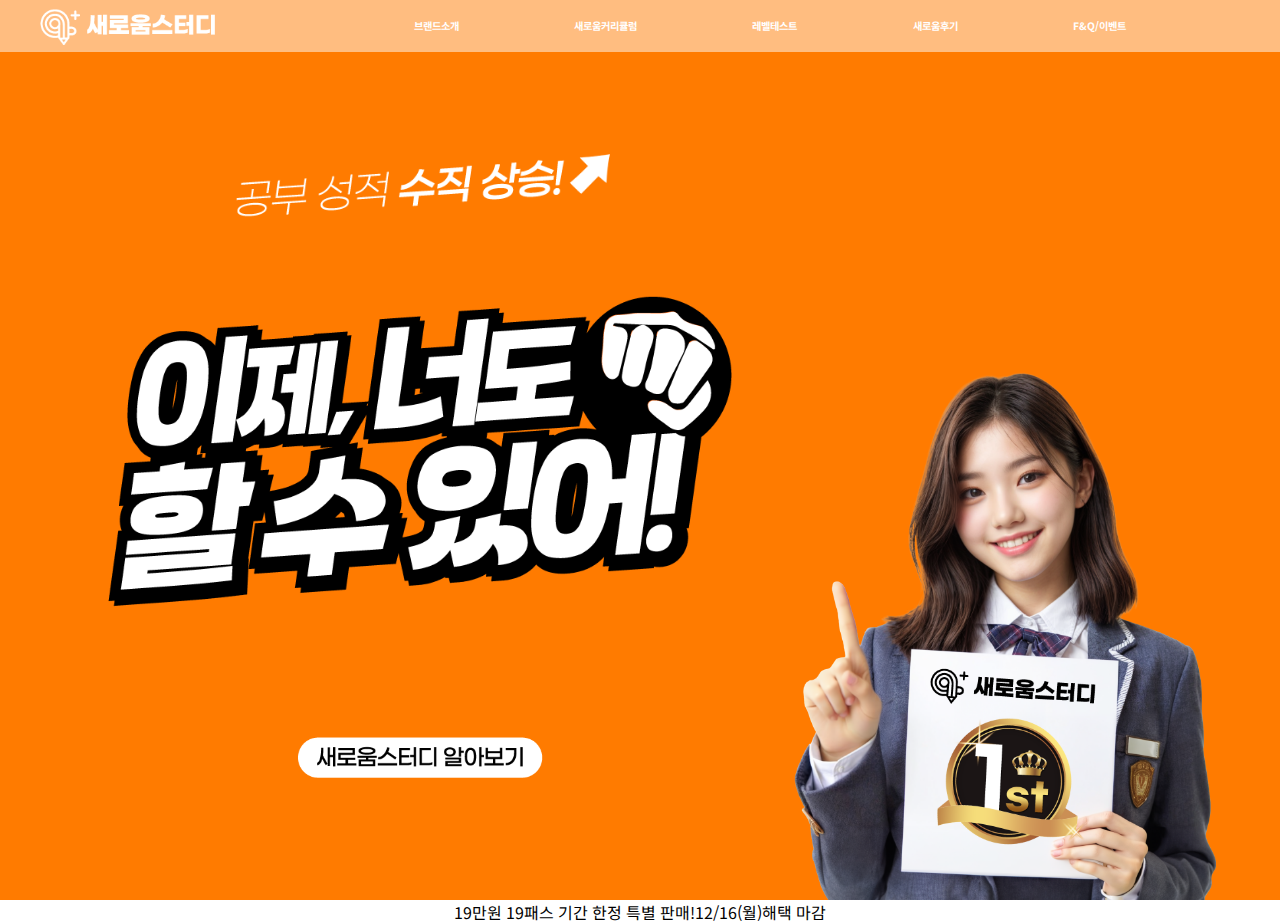
==== index.html @ c5801c8d "first commit" ====
<!DOCTYPE html>
<html lang="ko">
  <head>
    <meta charset="UTF-8" />
    <meta name="viewport" content="width=device-width, initial-scale=1.0" />
    <title>매인</title>
    <script src="js/jquery-3.7.1.min.js"></script>
    <script src="js/main.js"></script>

    <link rel="stylesheet" href="css/reset.css" />
    <link rel="stylesheet" href="css/main.css" />
    <link
      rel="stylesheet"
      href="https://cdnjs.cloudflare.com/ajax/libs/font-awesome/6.6.0/css/all.min.css"
      integrity="sha512-Kc323vGBEqzTmouAECnVceyQqyqdsSiqLQISBL29aUW4U/M7pSPA/gEUZQqv1cwx4OnYxTxve5UMg5GT6L4JJg=="
      crossorigin="anonymous"
      referrerpolicy="no-referrer"
    />
    <link
      href="https://fonts.googleapis.com/css2?family=Black+Han+Sans&family=Noto+Sans+KR:wght@100..900&display=swap"
      rel="stylesheet"
    />
  </head>
  <body>
    <div id="header">
      <ul>
        <li>
          <a href="index.html"><img src="img/logo.png" /></a>
        </li>
        <li><a href="#">브랜드소개</a></li>
        <li><a href="#">새로움커리큘럼</a></li>
        <li><a href="#">레벨테스트</a></li>
        <li><a href="#">새로움후기</a></li>
        <li><a href="#">F&Q/이벤트</a></li>
        <li><i class="fa-solid fa-bars"></i></li>
      </ul>
    </div>
    <div id="visual">
      <img class="model" src="img/main_model.png" />
      <img class="bubble" src="img/main_bubble.png" />
      <img class="text" src="img/main_text.png" />
      <img class="txt" src="img/main_txt.png" />
    </div>
    <div id="container">
      <section class="con1">
        <ul>
          <li><p>19만원 19패스 기간 한정 특별 판매!</p></li>
          <li>12/16(월)해택 마감</li>
          <li>
            <div id="MyClockDisplay" class="clock" onload="showTime()"></div>
          </li>
        </ul>
      </section>
    </div>
    <div id="footer"></div>
  </body>
</html>
---- css/main.css ----
body {
  overflow: hidden;
  font-family: "Noto Sans KR", serif !important;
  box-sizing: border-box;
}

/* header */
#header {
  position: absolute; /* 절대 위치로 설정 */
  top: 0; /* 화면 상단 고정 */
  left: 0;
  width: 100%; /* 너비 100% */
  background-color: rgba(255, 255, 255, 0.5); /* 약간 투명한 배경 */
  z-index: 10; /* 배경보다 위에 오도록 설정 */
}

#header ul {
  align-items: center;
  padding: 0.3vw 3vw;
  display: flex;
  justify-content: space-between;
}

#header li {
  font-size: 0.8vw;
  cursor: pointer;
  font-weight: 700;
}

#header i {
  color: #fff;
  font-size: 1.7vw;
}

#header img {
  width: 70%;
}

#header a {
  color: #fff;
}

/*visual*/

/* visual */
#visual {
  position: relative;
  width: 100%;
  height: 100vh;
  background-color: #ff7b00;
}

.text {
  width: 50%;
  position: absolute;
  top: 50%;
  left: 33%;
  transform: translate(-50%, -50%);
}

.bubble {
  width: 20%;
  position: absolute;
  bottom: 10%;
  left: 33%;
  transform: translate(-50%, -50%);
}

.txt {
  width: 30%;
  position: absolute;
  top: 20%;
  left: 33%;
  transform: translate(-50%, -50%);
}

.model {
  position: absolute;
  bottom: 0;
  right: 5%;
  width: 33%;
}

/*con1*/

.con1 {
  position: relative;
  width: 100%;
}

.con1 ul {
  display: flex;
  justify-content: center;
}

.clock {
  width: 100%;
  color: #17d4fe;
  font-size: 2vw;
  letter-spacing: 7px;
}
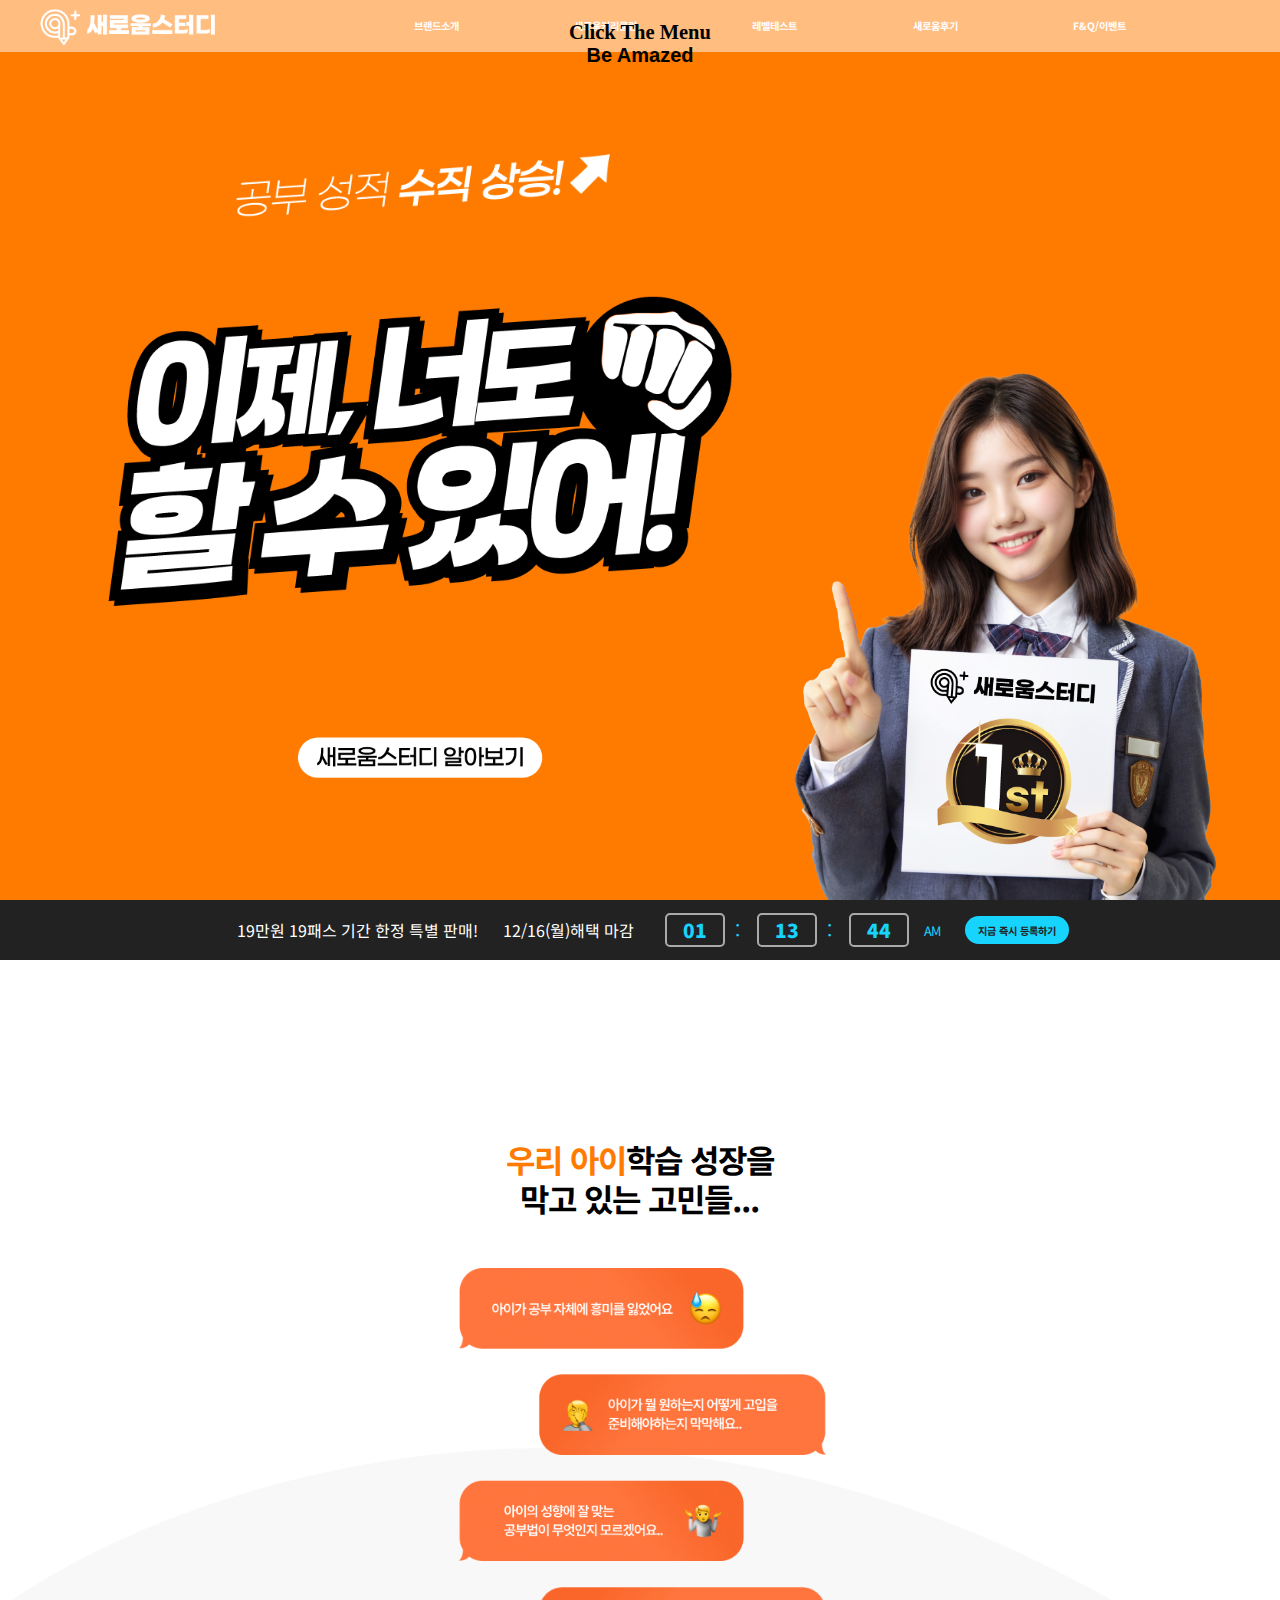
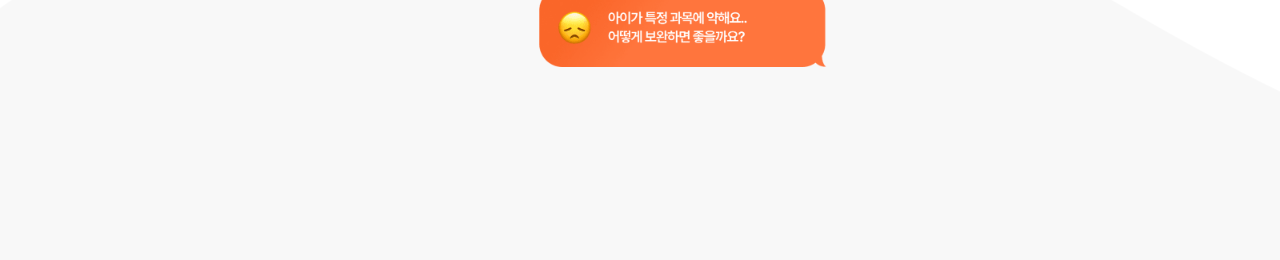
==== commit 94b2ea27: "메뉴" ====
--- a/index.html
+++ b/index.html
@@ -32,7 +32,28 @@
         <li><a href="#">레벨테스트</a></li>
         <li><a href="#">새로움후기</a></li>
         <li><a href="#">F&Q/이벤트</a></li>
-        <li><i class="fa-solid fa-bars"></i></li>
+        <li>
+          <div class="container">
+            <h1>Click The Menu</h1>
+            <p>Be Amazed</p>
+            <!-- Everything below this is part of the menu -->
+          </div>
+          <div id="toggle" class="button_container">
+            <span class="top"></span>
+            <span class="middle"></span>
+            <span class="bottom"></span>
+          </div>
+          <div id="overlay" class="overlay">
+            <nav class="overlay-menu">
+              <ul>
+                <li><a href="#">Home</a></li>
+                <li><a href="#">About</a></li>
+                <li><a href="#">Work</a></li>
+                <li><a href="#">Contact</a></li>
+              </ul>
+            </nav>
+          </div>
+        </li>
       </ul>
     </div>
     <div id="visual">
@@ -47,9 +68,24 @@
           <li><p>19만원 19패스 기간 한정 특별 판매!</p></li>
           <li>12/16(월)해택 마감</li>
           <li>
-            <div id="MyClockDisplay" class="clock" onload="showTime()"></div>
+            <div id="MyClockDisplay" class="clock">
+              <div class="time-box" id="hours">00</div>
+              <div class="colon">:</div>
+              <div class="time-box" id="minutes">00</div>
+              <div class="colon">:</div>
+              <div class="time-box" id="seconds">00</div>
+              <span id="session">AM</span>
+            </div>
           </li>
+          <li>지금 즉시 등록하기</li>
         </ul>
+      </section>
+      <section class="con2">
+        <h2><span>우리 아이</span>학습 성장을 막고 있는 고민들...</h2>
+        <img src="img/con2_bubble1.png" />
+        <img src="img/con2_bubble2.png" />
+        <img src="img/con2_bubble3.png" />
+        <img src="img/con2_bubble4.png" />
       </section>
     </div>
     <div id="footer"></div>
--- a/css/main.css
+++ b/css/main.css
@@ -27,11 +27,217 @@
   font-weight: 700;
 }
 
-#header i {
-  color: #fff;
-  font-size: 1.7vw;
-}
-
+@import url(https://fonts.googleapis.com/css?family=Varela+Round);
+
+$color-background: #f5f5f5;
+$color-main: #1abc9c;
+$color-active: #fff;
+$color-link: #fff;
+
+$button-height: 27px;
+$button-width: 35px;
+
+body {
+  background: $color-background;
+}
+
+.container {
+  position: absolute;
+  width: 100%;
+  heigh: 100%;
+  text-align: center;
+  top: 40%;
+  left: 0;
+  margin: 0 auto;
+  font-family: "Varela Round", sans-serif;
+
+  p {
+    font-size: 20px;
+  }
+
+  a {
+    display: inline-block;
+    position: relative;
+    text-align: center;
+    color: $color-main;
+    text-decoration: none;
+    font-size: 20px;
+    overflow: hidden;
+    top: 5px;
+
+    &:after {
+      content: "";
+      position: absolute;
+      background: $color-main;
+      height: 2px;
+      width: 0%;
+      transform: translateX(-50%);
+      left: 50%;
+      bottom: 0;
+      transition: 0.35s ease;
+    }
+    &:hover:after,
+    &:focus:after,
+    &:active:after {
+      width: 100%;
+    }
+  }
+}
+
+h1 {
+  position: relative;
+  text-align: center;
+  font-family: "Varela Round", serif;
+}
+
+.button_container {
+  position: fixed;
+  top: 5%;
+  right: 2%;
+  height: $button-height;
+  width: $button-width;
+  cursor: pointer;
+  z-index: 100;
+  transition: opacity 0.25s ease;
+
+  &:hover {
+    opacity: 0.7;
+  }
+
+  &.active {
+    .top {
+      transform: translateY(11px) translateX(0) rotate(45deg);
+      background: $color-active;
+    }
+    .middle {
+      opacity: 0;
+      background: $color-active;
+    }
+
+    .bottom {
+      transform: translateY(-11px) translateX(0) rotate(-45deg);
+      background: $color-active;
+    }
+  }
+
+  span {
+    background: $color-main;
+    border: none;
+    height: 5px;
+    width: 100%;
+    position: absolute;
+    top: 0;
+    left: 0;
+    transition: all 0.35s ease;
+    cursor: pointer;
+
+    &:nth-of-type(2) {
+      top: 11px;
+    }
+
+    &:nth-of-type(3) {
+      top: 22px;
+    }
+  }
+}
+
+.overlay {
+  position: fixed;
+  background: $color-main;
+  top: 0;
+  left: 0;
+  width: 100%;
+  height: 0%;
+  opacity: 0;
+  visibility: hidden;
+  transition: opacity 0.35s, visibility 0.35s, height 0.35s;
+  overflow: hidden;
+
+  &.open {
+    opacity: 0.9;
+    visibility: visible;
+    height: 100%;
+
+    li {
+      animation: fadeInRight 0.5s ease forwards;
+      animation-delay: 0.35s;
+
+      &:nth-of-type(2) {
+        animation-delay: 0.4s;
+      }
+      &:nth-of-type(3) {
+        animation-delay: 0.45s;
+      }
+      &:nth-of-type(4) {
+        animation-delay: 0.5s;
+      }
+    }
+  }
+  nav {
+    position: relative;
+    height: 70%;
+    top: 50%;
+    transform: translateY(-50%);
+    font-size: 50px;
+    font-family: "Varela Round", serif;
+    font-weight: 400;
+    text-align: center;
+  }
+  ul {
+    list-style: none;
+    padding: 0;
+    margin: 0 auto;
+    display: inline-block;
+    position: relative;
+    height: 100%;
+
+    li {
+      display: block;
+      height: 25%;
+      height: calc(100% / 4);
+      min-height: 50px;
+      position: relative;
+      opacity: 0;
+
+      a {
+        display: block;
+        position: relative;
+        color: $color-link;
+        text-decoration: none;
+        overflow: hidden;
+
+        &:hover:after,
+        &:focus:after,
+        &:active:after {
+          width: 100%;
+        }
+
+        &:after {
+          content: "";
+          position: absolute;
+          bottom: 0;
+          left: 50%;
+          width: 0%;
+          transform: translateX(-50%);
+          height: 3px;
+          background: $color-link;
+          transition: 0.35s;
+        }
+      }
+    }
+  }
+}
+
+@keyframes fadeInRight {
+  0% {
+    opacity: 0;
+    left: 20%;
+  }
+  100% {
+    opacity: 1;
+    left: 0;
+  }
+}
 #header img {
   width: 70%;
 }
@@ -59,11 +265,17 @@
 }
 
 .bubble {
+  cursor: pointer;
   width: 20%;
   position: absolute;
   bottom: 10%;
   left: 33%;
   transform: translate(-50%, -50%);
+  transition: transform 0.5s; /* 마우스 hover 효과도 부드럽게 */
+}
+
+.bubble:hover {
+  transform: translate(-50%, -50%) scale(1.1); /* 기존 translate 유지하며 크기 확대 */
 }
 
 .txt {
@@ -84,18 +296,98 @@
 /*con1*/
 
 .con1 {
+  padding: 1vw;
+  display: flex;
+  justify-content: center;
+  align-items: center;
+  flex-direction: column;
+  color: #fff;
+  background-color: #222;
   position: relative;
   width: 100%;
 }
 
 .con1 ul {
-  display: flex;
-  justify-content: center;
-}
-
-.clock {
-  width: 100%;
+  align-items: center;
+  display: flex;
+  gap: 2vw;
+  justify-content: center;
+}
+
+#MyClockDisplay {
+  display: flex;
+  justify-content: center;
+  align-items: center;
   color: #17d4fe;
-  font-size: 2vw;
+  font-size: 1.5vw;
   letter-spacing: 7px;
 }
+
+.time-box {
+  letter-spacing: -0.01vw;
+  font-weight: 900;
+  display: flex;
+  flex-direction: column;
+  align-items: center;
+  justify-content: center;
+  border: 2px solid #aaaaaa;
+  box-sizing: border-box;
+  padding: 0.1vw 0.3vw 0.1vw 0.3vw;
+  margin: 0 5px;
+  text-align: center;
+  border-radius: 5px;
+  width: 60px; /* 고정된 크기 */
+}
+
+.con1 li:last-child {
+  cursor: pointer;
+  font-weight: 700;
+  font-size: 0.8vw;
+  background-color: #17d4fe;
+  color: #222;
+  padding: 0.5vw 1vw;
+  border-radius: 3vw;
+}
+
+.colon {
+  margin: 0 5px;
+  font-size: 1.5vw;
+}
+
+#session {
+  letter-spacing: -1px;
+  margin-left: 10px;
+  font-size: 1vw;
+}
+
+/*con2*/
+
+.con2 {
+  display: flex;
+  justify-content: center;
+  align-items: center;
+  flex-direction: column;
+  background-image: url(../img/con2_back.png);
+  background-position: 0vh -30vw;
+  background-repeat: no-repeat;
+  width: 100%;
+  height: 100vh;
+}
+
+.con2 h2 {
+  margin-bottom: 3vw;
+  letter-spacing: -1px;
+  line-height: 3vw;
+  font-size: 2.5vw;
+  width: 23%;
+  text-align: center;
+}
+
+.con2 span {
+  color: #ff7b00;
+}
+
+.con2 img {
+  width: 60%;
+  padding: 1vw;
+}
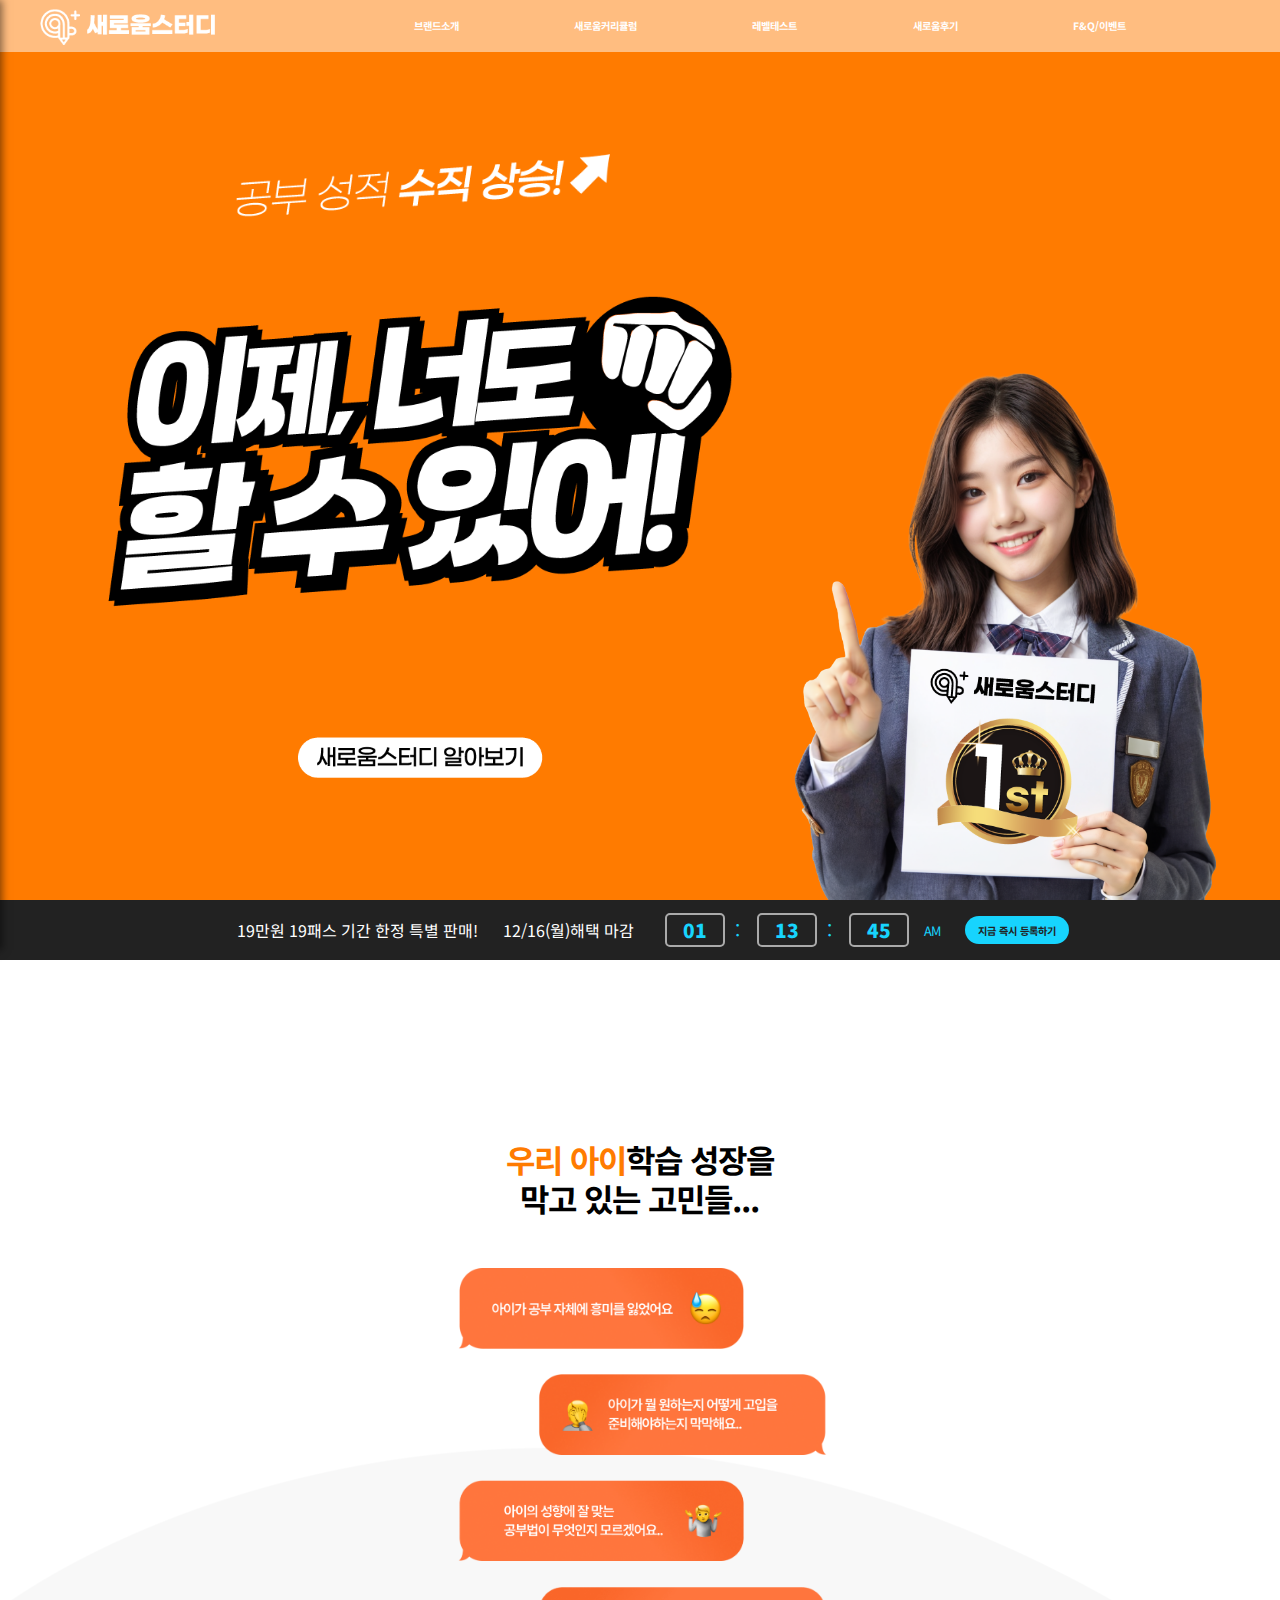
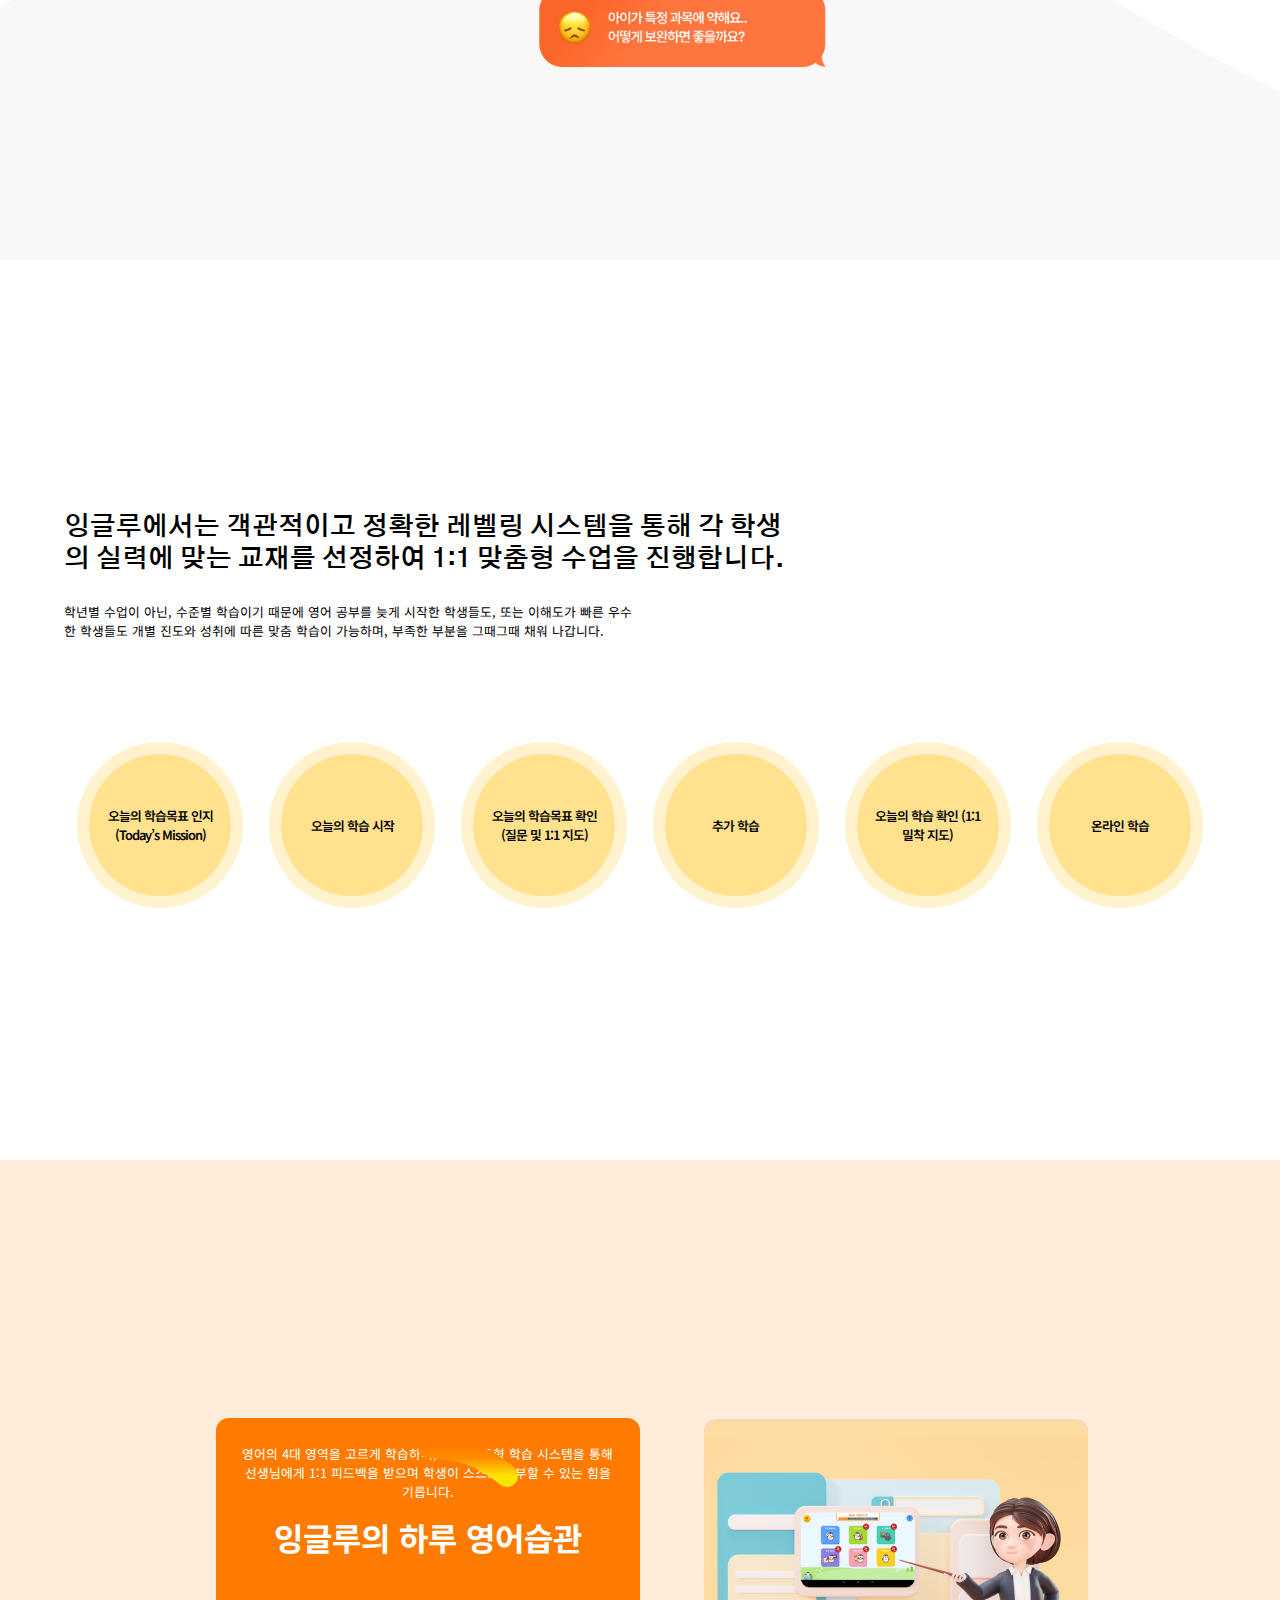
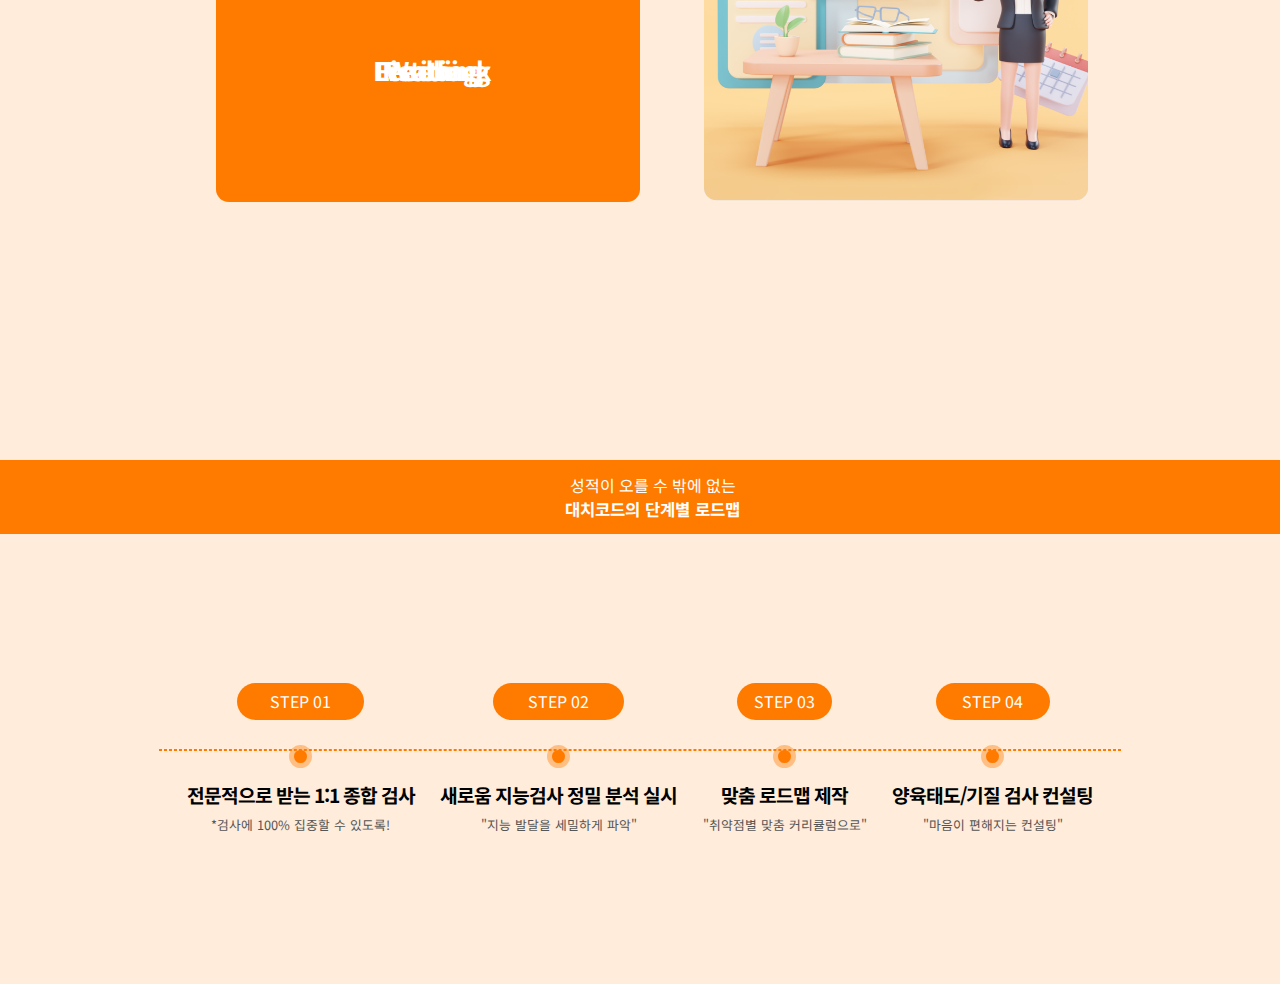
==== commit b8fb5371: "매인 pc" ====
--- a/index.html
+++ b/index.html
@@ -17,15 +17,15 @@
       referrerpolicy="no-referrer"
     />
     <link
-      href="https://fonts.googleapis.com/css2?family=Black+Han+Sans&family=Noto+Sans+KR:wght@100..900&display=swap"
+      href="https://fonts.googleapis.com/css2?family=Gothic+A1&family=Noto+Sans+KR:wght@100..900&display=swap"
       rel="stylesheet"
     />
   </head>
   <body>
     <div id="header">
-      <ul>
+      <ul class="topmenu">
         <li>
-          <a href="index.html"><img src="img/logo.png" /></a>
+          <a href="index.html"><img class="logo" src="img/logo.png" /></a>
         </li>
         <li><a href="#">브랜드소개</a></li>
         <li><a href="#">새로움커리큘럼</a></li>
@@ -33,29 +33,55 @@
         <li><a href="#">새로움후기</a></li>
         <li><a href="#">F&Q/이벤트</a></li>
         <li>
-          <div class="container">
-            <h1>Click The Menu</h1>
-            <p>Be Amazed</p>
-            <!-- Everything below this is part of the menu -->
-          </div>
-          <div id="toggle" class="button_container">
-            <span class="top"></span>
-            <span class="middle"></span>
-            <span class="bottom"></span>
-          </div>
-          <div id="overlay" class="overlay">
-            <nav class="overlay-menu">
-              <ul>
-                <li><a href="#">Home</a></li>
-                <li><a href="#">About</a></li>
-                <li><a href="#">Work</a></li>
-                <li><a href="#">Contact</a></li>
-              </ul>
-            </nav>
-          </div>
+          <a href="#"><i class="fa-solid fa-bars menubar"></i></a>
         </li>
       </ul>
+      <div class="side-menu">
+        <img class="slide_logo" src="img/logo.png" />
+        <ul>
+          <li>
+            <a href="index.html">Home <i class="fa-solid fa-house"></i></a>
+          </li>
+          <li>
+            <a href="#">Brand<i class="fa-solid fa-hospital"></i></a>
+          </li>
+          <li>
+            <a href="#">Curriculum<i class="fa-solid fa-face-smile"></i></a>
+          </li>
+          <li>
+            <a href="#">Level<i class="fa-solid fa-calendar-check"></i></a>
+          </li>
+          <li>
+            <a href="#">Riview<i class="fa-solid fa-ranking-star"></i></a>
+          </li>
+          <li>
+            <a href="#"
+              >F&Q/Event<i class="fa-solid fa-book-open-reader"></i
+            ></a>
+          </li>
+        </ul>
+        <div class="social">
+          <a
+            href="https://open.kakao.com/o/shy82g3g"
+            target="_blank"
+            class="kakao-button"
+            ><img src="img/kakao.png"
+          /></a>
+          <a
+            href="https://mail.naver.com/write/?to=rhdtls3562@naver.com"
+            target="_blank"
+            class="email-button"
+            ><img src="img/email.png"
+          /></a>
+          <a href="tel:01012345678" class="call-button"
+            ><img src="img/call.png"
+          /></a>
+        </div>
+      </div>
+      <!-- 어두운 오버레이 -->
+      <div class="overlay"></div>
     </div>
+
     <div id="visual">
       <img class="model" src="img/main_model.png" />
       <img class="bubble" src="img/main_bubble.png" />
@@ -63,6 +89,7 @@
       <img class="txt" src="img/main_txt.png" />
     </div>
     <div id="container">
+      <a href="#" class="go-top"><i class="fa-solid fa-caret-up"></i></a>
       <section class="con1">
         <ul>
           <li><p>19만원 19패스 기간 한정 특별 판매!</p></li>
@@ -87,6 +114,121 @@
         <img src="img/con2_bubble3.png" />
         <img src="img/con2_bubble4.png" />
       </section>
+      <section class="con3">
+        <h2>
+          잉글루에서는 객관적이고 정확한 레벨링 시스템을 통해 각 학생의 실력에
+          맞는 교재를 선정하여 1:1 맞춤형 수업을 진행합니다.
+        </h2>
+        <p>
+          학년별 수업이 아닌, 수준별 학습이기 때문에 영어 공부를 늦게 시작한
+          학생들도, 또는 이해도가 빠른 우수한 학생들도 개별 진도와 성취에 따른
+          맞춤 학습이 가능하며, 부족한 부분을 그때그때 채워 나갑니다.
+        </p>
+        <ul>
+          <li><div>오늘의 학습목표 인지 (Today’s Mission)</div></li>
+          <li><div>오늘의 학습 시작</div></li>
+          <li><div>오늘의 학습목표 확인 (질문 및 1:1 지도)</div></li>
+          <li><div>추가 학습</div></li>
+          <li><div>오늘의 학습 확인 (1:1 밀착 지도)</div></li>
+          <li><div>온라인 학습</div></li>
+        </ul>
+      </section>
+      <section class="con4">
+        <ul>
+          <li>
+            <p>
+              영어의 4대 영역을 고르게 학습하며, 자기 주도형 학습 시스템을 통해
+              선생님에게 1:1 피드백을 받으며 학생이 스스로 공부할 수 있는 힘을
+              기릅니다.
+            </p>
+            <h2>잉글루의 <span>하루 영어습관</span></h2>
+
+            <svg
+              class="cir"
+              width="300"
+              height="300"
+              viewBox="0 0 200 200"
+              xmlns="http://www.w3.org/2000/svg"
+            >
+              <defs>
+                <linearGradient
+                  id="gradient-stroke"
+                  x1="0%"
+                  y1="0%"
+                  x2="0%"
+                  y2="100%"
+                >
+                  <!-- 시작 색 (오렌지색) - 처음에는 오렌지가 더 많이 보이도록 -->
+                  <stop offset="0%" stop-color="#ff7b00" />
+                  <!-- 중간 색 (조금 더 노란색으로) -->
+                  <stop offset="40%" stop-color="#ff8c00" />
+                  <!-- 끝 색 (노란색) - 아래쪽으로 갈수록 노란색으로 -->
+                  <stop offset="100%" stop-color="#fee500" />
+                </linearGradient>
+              </defs>
+
+              <path
+                id="arc1"
+                d="M50 100 A50 50 0 0 1 150 100"
+                fill="none"
+                stroke-width="15"
+                stroke-linejoin="round"
+                stroke-linecap="round"
+                stroke="url(#gradient-stroke)"
+              />
+            </svg>
+
+            <div id="text-container">
+              <strong class="value">Listening</strong>
+              <strong class="value">Reading</strong>
+              <strong class="value">Writing</strong>
+              <strong class="value">Feedback</strong>
+            </div>
+          </li>
+          <li>
+            <div id="image-container">
+              <img class="slide-image" src="img/con4_img.png" alt="Image 1" />
+              <img class="slide-image" src="img/con4_img2.png" alt="Image 2" />
+              <img class="slide-image" src="img/con4_img3.png" alt="Image 3" />
+              <img class="slide-image" src="img/con4_img5.png" alt="Image 4" />
+              <img class="slide-image" src="img/con4_img6.png" alt="Image 5" />
+            </div>
+          </li>
+        </ul>
+      </section>
+      <section class="con5">
+        <p>성적이 오를 수 밖에 없는</p>
+        <h4>대치코드의 단계별 로드맵</h4>
+      </section>
+      <section class="con6">
+        <div class="line"></div>
+        <ul>
+          <li>
+            <div class="step">STEP 01</div>
+            <div class="circle"></div>
+            <h2>전문적으로 받는 1:1 종합 검사</h2>
+            <p>*검사에 100% 집중할 수 있도록!</p>
+          </li>
+          <li>
+            <div class="step">STEP 02</div>
+            <div class="circle"></div>
+            <h2>새로움 지능검사 정밀 분석 실시</h2>
+            <p>"지능 발달을 세밀하게 파악"</p>
+          </li>
+          <li>
+            <div class="step">STEP 03</div>
+            <div class="circle"></div>
+            <h2>맞춤 로드맵 제작</h2>
+            <p>"취약점별 맞춤 커리큘럼으로"</p>
+          </li>
+          <li>
+            <div class="step">STEP 04</div>
+            <div class="circle"></div>
+            <h2>양육태도/기질 검사 컨설팅</h2>
+            <p>"마음이 편해지는 컨설팅"</p>
+          </li>
+        </ul>
+      </section>
     </div>
     <div id="footer"></div>
   </body>
--- a/css/main.css
+++ b/css/main.css
@@ -14,239 +14,146 @@
   z-index: 10; /* 배경보다 위에 오도록 설정 */
 }
 
-#header ul {
+.topmenu {
   align-items: center;
   padding: 0.3vw 3vw;
   display: flex;
   justify-content: space-between;
 }
 
-#header li {
+.topmenu li {
   font-size: 0.8vw;
   cursor: pointer;
   font-weight: 700;
 }
 
-@import url(https://fonts.googleapis.com/css?family=Varela+Round);
-
-$color-background: #f5f5f5;
-$color-main: #1abc9c;
-$color-active: #fff;
-$color-link: #fff;
-
-$button-height: 27px;
-$button-width: 35px;
-
-body {
-  background: $color-background;
-}
-
-.container {
-  position: absolute;
-  width: 100%;
-  heigh: 100%;
-  text-align: center;
-  top: 40%;
-  left: 0;
-  margin: 0 auto;
-  font-family: "Varela Round", sans-serif;
-
-  p {
-    font-size: 20px;
-  }
-
-  a {
-    display: inline-block;
-    position: relative;
-    text-align: center;
-    color: $color-main;
-    text-decoration: none;
-    font-size: 20px;
-    overflow: hidden;
-    top: 5px;
-
-    &:after {
-      content: "";
-      position: absolute;
-      background: $color-main;
-      height: 2px;
-      width: 0%;
-      transform: translateX(-50%);
-      left: 50%;
-      bottom: 0;
-      transition: 0.35s ease;
-    }
-    &:hover:after,
-    &:focus:after,
-    &:active:after {
-      width: 100%;
-    }
-  }
-}
-
-h1 {
-  position: relative;
-  text-align: center;
-  font-family: "Varela Round", serif;
-}
-
-.button_container {
+.topmenu .logo {
+  width: 70%;
+}
+
+.topmenu i {
+  font-size: 1.5vw;
+}
+
+.topmenu a {
+  color: #fff;
+}
+
+/* 사이드 메뉴 */
+.side-menu {
+  overflow: hidden;
   position: fixed;
+  top: 0;
+  left: -300px; /* 숨김 상태 */
+  width: 300px;
+  height: 100%;
+  background: rgba(0, 0, 0, 0.8);
+  overflow-y: auto;
+  transition: transform 0.4s ease-in-out; /* 부드러운 애니메이션 */
+  box-shadow: 2px 0 8px rgba(0, 0, 0, 0.5); /* 그림자 효과 */
+  z-index: 999;
+  padding-top: 50px; /* 메뉴와 상단 여백 */
+}
+
+.slide_logo {
+  position: absolute;
   top: 5%;
-  right: 2%;
-  height: $button-height;
-  width: $button-width;
+  left: 20%;
+  width: 50%;
+}
+
+.side-menu.open {
+  transform: translateX(300px); /* 메뉴가 오른쪽으로 밀려 나오게 */
+}
+
+/* 메뉴 리스트 스타일 */
+.side-menu ul {
+  padding: 1vw;
+  box-sizing: border-box;
+  margin-top: 50px;
+}
+
+.side-menu ul li {
+  border-bottom: 2px solid #fff;
+  padding: 1vw;
+  box-sizing: border-box;
+  font-size: 1.2rem;
+  transition: background-color 0.3s ease, transform 0.2s ease; /* 배경 색과 트랜지션 효과 */
+}
+.side-menu i {
+  position: absolute;
+  right: 10%;
+}
+
+.side-menu ul li:hover {
+  transform: scale(1.1); /* 메뉴 아이템 크기 살짝 확대 */
+}
+
+.side-menu ul li a {
+  color: #fff;
+  text-decoration: none;
+  display: block;
+  width: 100%;
+  font-weight: 500; /* 글자 두께 */
+}
+
+.social {
+  position: absolute;
+  bottom: 5%;
+  left: 50%;
+  transform: translate(-50%, -50%);
+  display: flex;
+  justify-content: center;
+  gap: 30px;
+}
+
+.social img:hover {
   cursor: pointer;
-  z-index: 100;
-  transition: opacity 0.25s ease;
-
-  &:hover {
-    opacity: 0.7;
-  }
-
-  &.active {
-    .top {
-      transform: translateY(11px) translateX(0) rotate(45deg);
-      background: $color-active;
-    }
-    .middle {
-      opacity: 0;
-      background: $color-active;
-    }
-
-    .bottom {
-      transform: translateY(-11px) translateX(0) rotate(-45deg);
-      background: $color-active;
-    }
-  }
-
-  span {
-    background: $color-main;
-    border: none;
-    height: 5px;
-    width: 100%;
-    position: absolute;
-    top: 0;
-    left: 0;
-    transition: all 0.35s ease;
-    cursor: pointer;
-
-    &:nth-of-type(2) {
-      top: 11px;
-    }
-
-    &:nth-of-type(3) {
-      top: 22px;
-    }
-  }
-}
-
+  transition: 0.5s;
+  transform: scale(1.1);
+}
+
+.social a img {
+  width: 3vw;
+}
+
+/* 어두운 오버레이 */
 .overlay {
   position: fixed;
-  background: $color-main;
   top: 0;
   left: 0;
   width: 100%;
-  height: 0%;
+  height: 100%;
+  background: rgba(0, 0, 0, 0.5);
   opacity: 0;
   visibility: hidden;
-  transition: opacity 0.35s, visibility 0.35s, height 0.35s;
-  overflow: hidden;
-
-  &.open {
-    opacity: 0.9;
-    visibility: visible;
-    height: 100%;
-
-    li {
-      animation: fadeInRight 0.5s ease forwards;
-      animation-delay: 0.35s;
-
-      &:nth-of-type(2) {
-        animation-delay: 0.4s;
-      }
-      &:nth-of-type(3) {
-        animation-delay: 0.45s;
-      }
-      &:nth-of-type(4) {
-        animation-delay: 0.5s;
-      }
-    }
-  }
-  nav {
-    position: relative;
-    height: 70%;
-    top: 50%;
-    transform: translateY(-50%);
-    font-size: 50px;
-    font-family: "Varela Round", serif;
-    font-weight: 400;
-    text-align: center;
-  }
-  ul {
-    list-style: none;
-    padding: 0;
-    margin: 0 auto;
-    display: inline-block;
-    position: relative;
-    height: 100%;
-
-    li {
-      display: block;
-      height: 25%;
-      height: calc(100% / 4);
-      min-height: 50px;
-      position: relative;
-      opacity: 0;
-
-      a {
-        display: block;
-        position: relative;
-        color: $color-link;
-        text-decoration: none;
-        overflow: hidden;
-
-        &:hover:after,
-        &:focus:after,
-        &:active:after {
-          width: 100%;
-        }
-
-        &:after {
-          content: "";
-          position: absolute;
-          bottom: 0;
-          left: 50%;
-          width: 0%;
-          transform: translateX(-50%);
-          height: 3px;
-          background: $color-link;
-          transition: 0.35s;
-        }
-      }
-    }
-  }
-}
-
-@keyframes fadeInRight {
+  transition: opacity 0.3s ease-in-out;
+  z-index: 998;
+}
+
+.overlay.open {
+  opacity: 1;
+  visibility: visible;
+}
+
+/* 사이드 메뉴 애니메이션 */
+@keyframes slideIn {
   0% {
-    opacity: 0;
-    left: 20%;
+    transform: translateX(-300px);
   }
   100% {
-    opacity: 1;
-    left: 0;
+    transform: translateX(0);
   }
 }
-#header img {
-  width: 70%;
-}
-
-#header a {
-  color: #fff;
-}
-
-/*visual*/
+
+@keyframes slideOut {
+  0% {
+    transform: translateX(0);
+  }
+  100% {
+    transform: translateX(-300px);
+  }
+}
 
 /* visual */
 #visual {
@@ -291,6 +198,35 @@
   bottom: 0;
   right: 5%;
   width: 33%;
+}
+
+.go-top {
+  z-index: 1000;
+  position: fixed;
+  bottom: 2em;
+  right: 2em;
+  text-decoration: none;
+  color: white;
+  background-color: rgba(34, 34, 34, 0.5); /* 투명도를 적용한 배경색 */
+  font-size: 2vw;
+  width: 4vw;
+  height: 4vw;
+  line-height: 4.1vw;
+  text-align: center;
+  border-radius: 50px; /* 버튼을 둥글게 */
+  display: none; /* 초기에는 숨김 */
+  box-shadow: 0 4px 8px rgba(0, 0, 0, 0.2); /* 그림자 효과 추가 */
+  font-family: "Arial", sans-serif;
+  font-weight: bold;
+  text-align: center;
+  cursor: pointer;
+  transition: all 0.3s ease-in-out; /* 부드러운 전환 효과 */
+}
+
+.go-top:hover {
+  background-color: #222; /* 호버 시 더 진한 색상 */
+  box-shadow: 0 6px 12px rgba(0, 0, 0, 0.3); /* 호버 시 그림자 강조 */
+  transform: translateY(-5px); /* 호버 시 살짝 위로 올라가는 애니메이션 */
 }
 
 /*con1*/
@@ -391,3 +327,232 @@
   width: 60%;
   padding: 1vw;
 }
+
+/*con3*/
+
+.con3 {
+  padding: 5vw;
+  box-sizing: border-box;
+  display: flex;
+  justify-content: center;
+
+  flex-direction: column;
+  width: 100%;
+  height: 100vh;
+}
+
+.con3 h2 {
+  font-family: "Gothic A1", sans-serif;
+  line-height: 2.5vw;
+
+  font-weight: 600;
+  width: 63%;
+  margin-bottom: 2vw;
+  font-size: 2vw;
+}
+
+.con3 p {
+  margin-bottom: 8vw;
+  font-size: 1vw;
+  width: 50%;
+}
+
+.con3 ul {
+  display: flex;
+  justify-content: center;
+  gap: 2vw;
+}
+
+.con3 ul li {
+  letter-spacing: -1px;
+  font-weight: 600;
+  padding: 1vw;
+  font-size: 1vw;
+  box-sizing: border-box;
+  width: 13vw;
+  height: 13vw;
+  border: 1vw solid #fff2ce;
+  border-radius: 50%;
+  box-sizing: border-box;
+  text-align: center;
+  background-color: #ffe18e;
+
+  /* 글자를 중앙 정렬 */
+  display: flex;
+  justify-content: center;
+  align-items: center;
+}
+
+/* con4 */
+
+.con4 {
+  background-color: #ffecda;
+  position: relative;
+  width: 100%;
+  height: 100vh;
+  display: flex;
+  flex-direction: column; /* 세로로 정렬 */
+  justify-content: center; /* 수직 중앙 정렬 */
+  align-items: center; /* 수평 중앙 정렬 */
+  color: #222;
+  font-size: 2vw;
+}
+
+.con4 ul {
+  text-align: center;
+  display: flex;
+  justify-content: center;
+}
+
+.con4 ul li {
+  width: 50%;
+}
+
+.con4 ul li:nth-child(1) {
+  position: relative;
+  padding: 2vw;
+  box-sizing: border-box;
+  color: #fff;
+  height: 30vw;
+  background-color: #ff7b00;
+  border-radius: 1vw;
+}
+
+.con4 p {
+  text-align: center;
+  font-size: 1vw;
+}
+
+.con4 img {
+  border-radius: 1vw;
+  top: 50%;
+  right: 0%;
+  transform: translate(-50%, -50%);
+  width: 30%;
+  position: absolute;
+}
+
+.gradient-circle {
+  stroke: url("#gradient-circle");
+}
+
+.con4 h2 {
+  margin-top: 1vw;
+  margin-bottom: 5vw;
+  font-size: 2.5vw;
+}
+
+/*서클 프로그레스바*/
+.circle_progress_wrap {
+  position: relative;
+}
+
+.circle_progress {
+  transform: rotate(-90deg);
+  width: 400px;
+  height: 400px;
+}
+
+.con4 h2 span {
+  position: relative;
+}
+
+.con4 h2 span::before {
+  content: "";
+  position: absolute;
+  top: 50%;
+  left: 50%;
+  width: 105%;
+  height: 110%;
+  background-color: #fee500;
+  z-index: -1;
+  transform: translate(-50%, -50%);
+}
+
+.value {
+  position: absolute;
+  bottom: 25%;
+  left: 51%;
+  transform: translate(-50%, -50%);
+}
+
+.cir {
+  z-index: 999;
+  position: absolute;
+  bottom: -20%;
+  left: 53%;
+  transform: translate(-50%, -50%);
+}
+
+/*con5*/
+
+.con5 {
+  padding: 1vw;
+  width: 100%;
+  background-color: #ff7b00;
+  text-align: center;
+  color: #fff;
+}
+
+.con5 h4 {
+  font-size: 1.3vw;
+}
+
+/*con6*/
+
+.con6 {
+  position: relative;
+  display: flex;
+  justify-content: center;
+  align-items: center;
+  width: 100%;
+  height: 50vh;
+  background-color: #ffecda;
+}
+
+.con6 ul {
+  gap: 2vw;
+  text-align: center;
+  display: flex;
+  justify-content: center;
+}
+
+.step {
+  background-color: #ff7b00;
+  width: 50%;
+  margin: auto;
+  padding: 0.5vw;
+  border-radius: 3vw;
+  color: #fff;
+  margin-bottom: 2vw;
+}
+
+.circle {
+  margin: auto;
+  width: 1vw;
+  height: 1vw;
+  border-radius: 50%;
+  background-color: #ff7b00;
+  border: 5px solid #ffbf83;
+}
+
+.line {
+  position: absolute;
+  top: 48%;
+  left: 50%;
+  transform: translate(-50%, -50%);
+  width: 75%;
+  border: 1px dashed #ff7b00; /* 2px 두께의 검은색 점선 */
+}
+
+.con6 h2 {
+  margin-top: 1vw;
+  font-size: 1.5vw;
+  letter-spacing: -1px;
+  margin-bottom: 0.5vw;
+}
+
+.con6 p {
+  font-size: 1vw;
+  color: #555;
+}
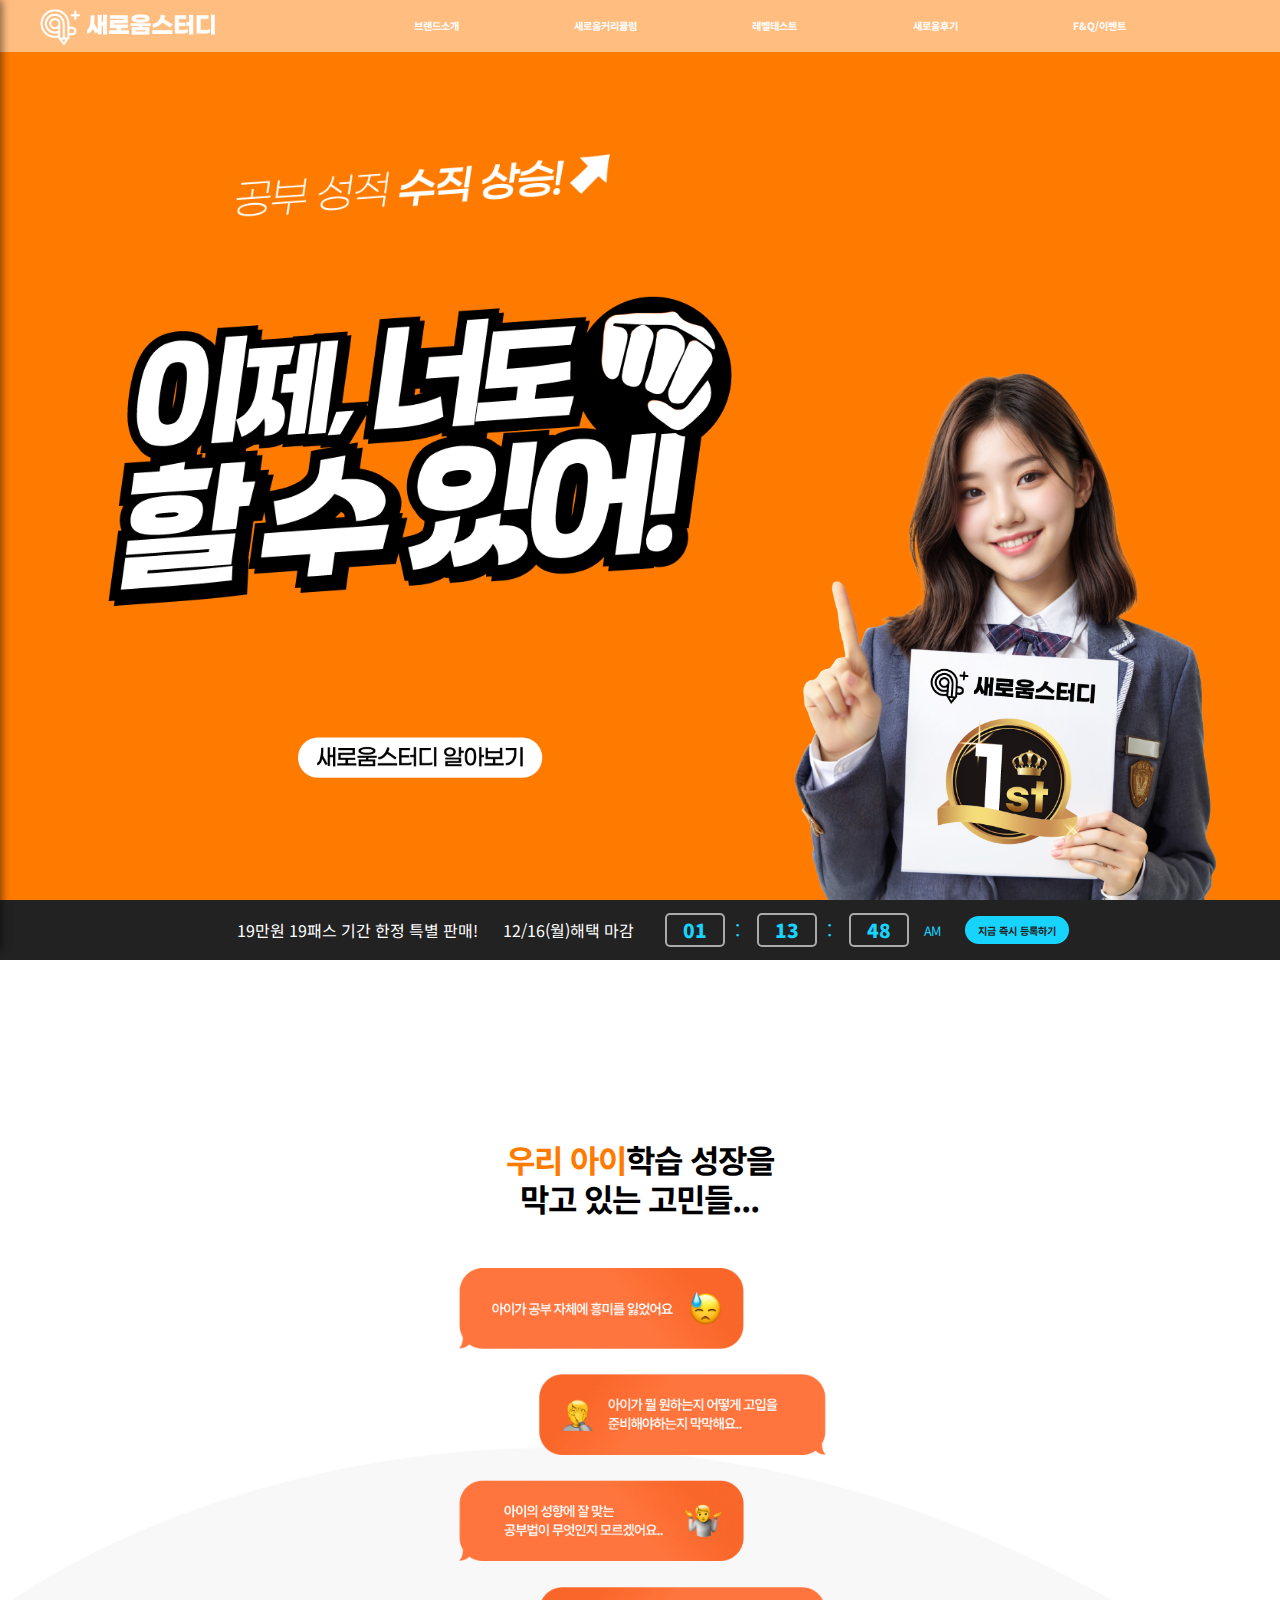
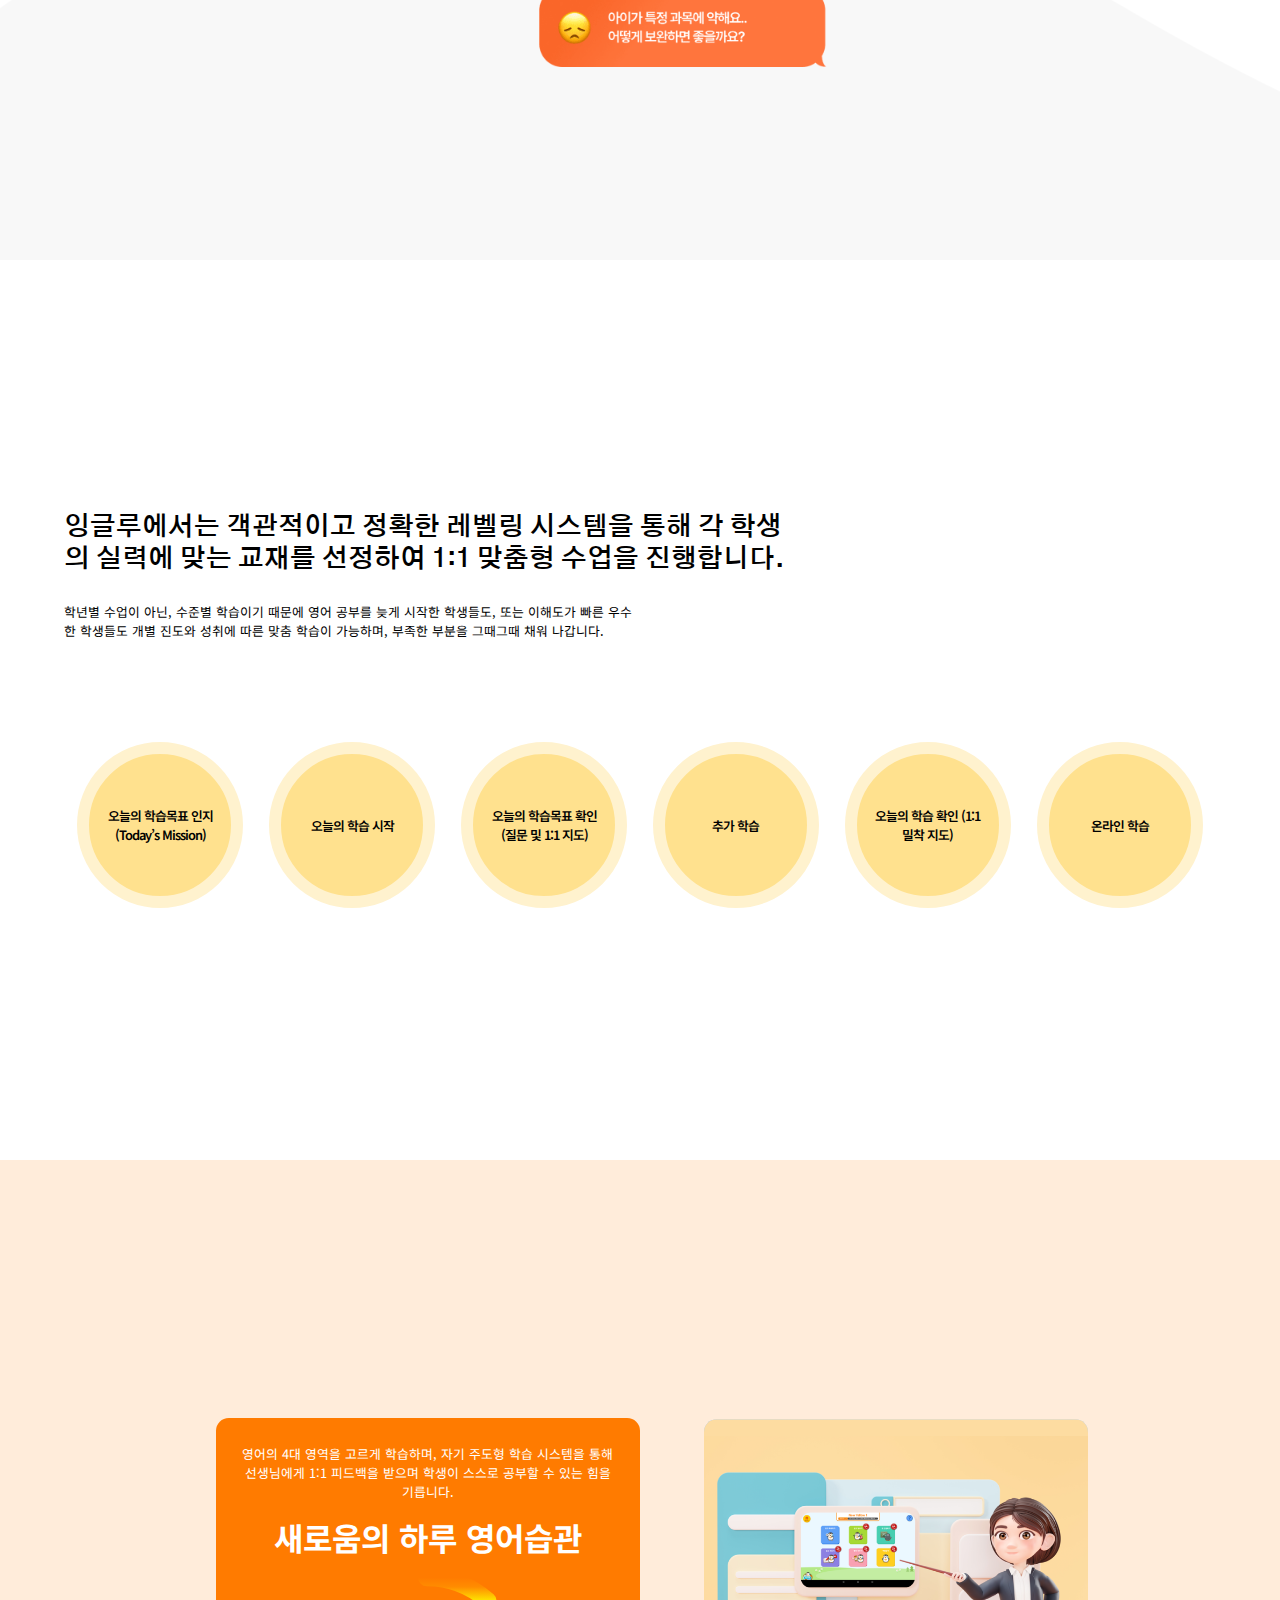
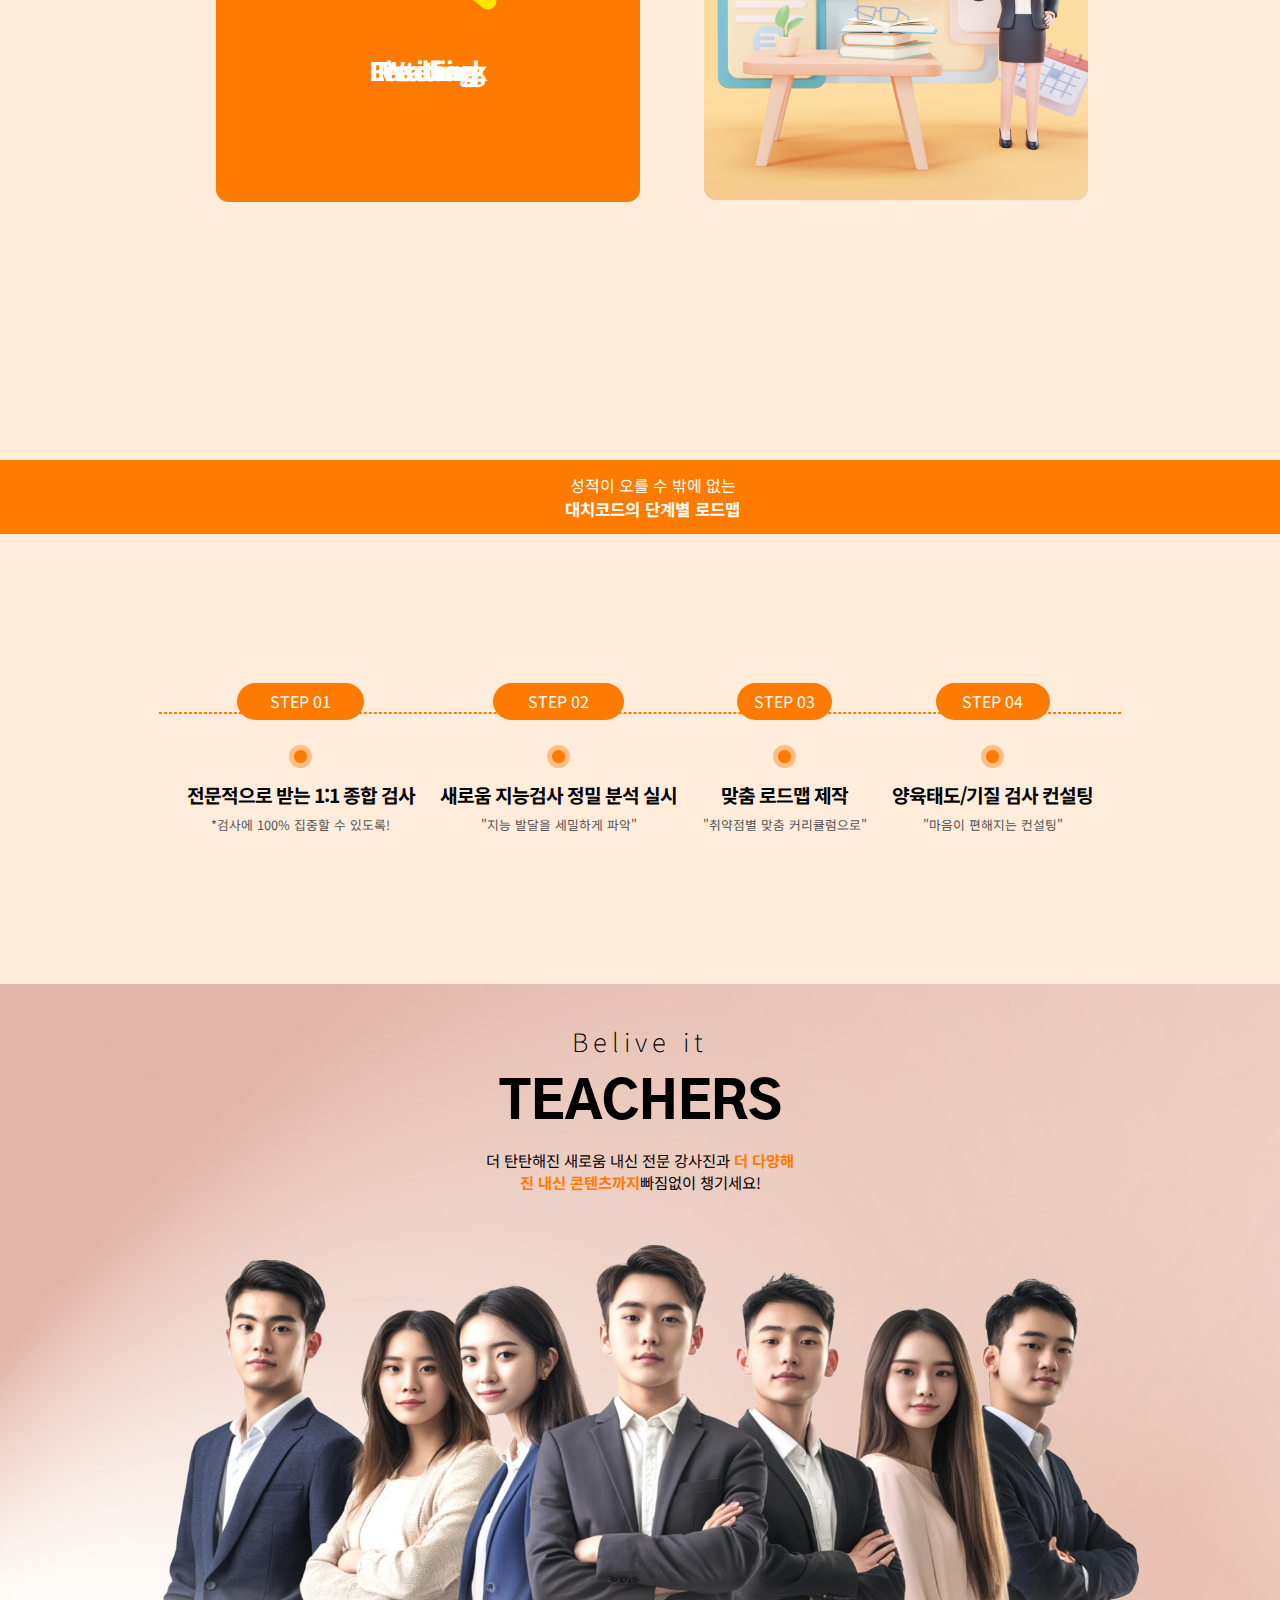
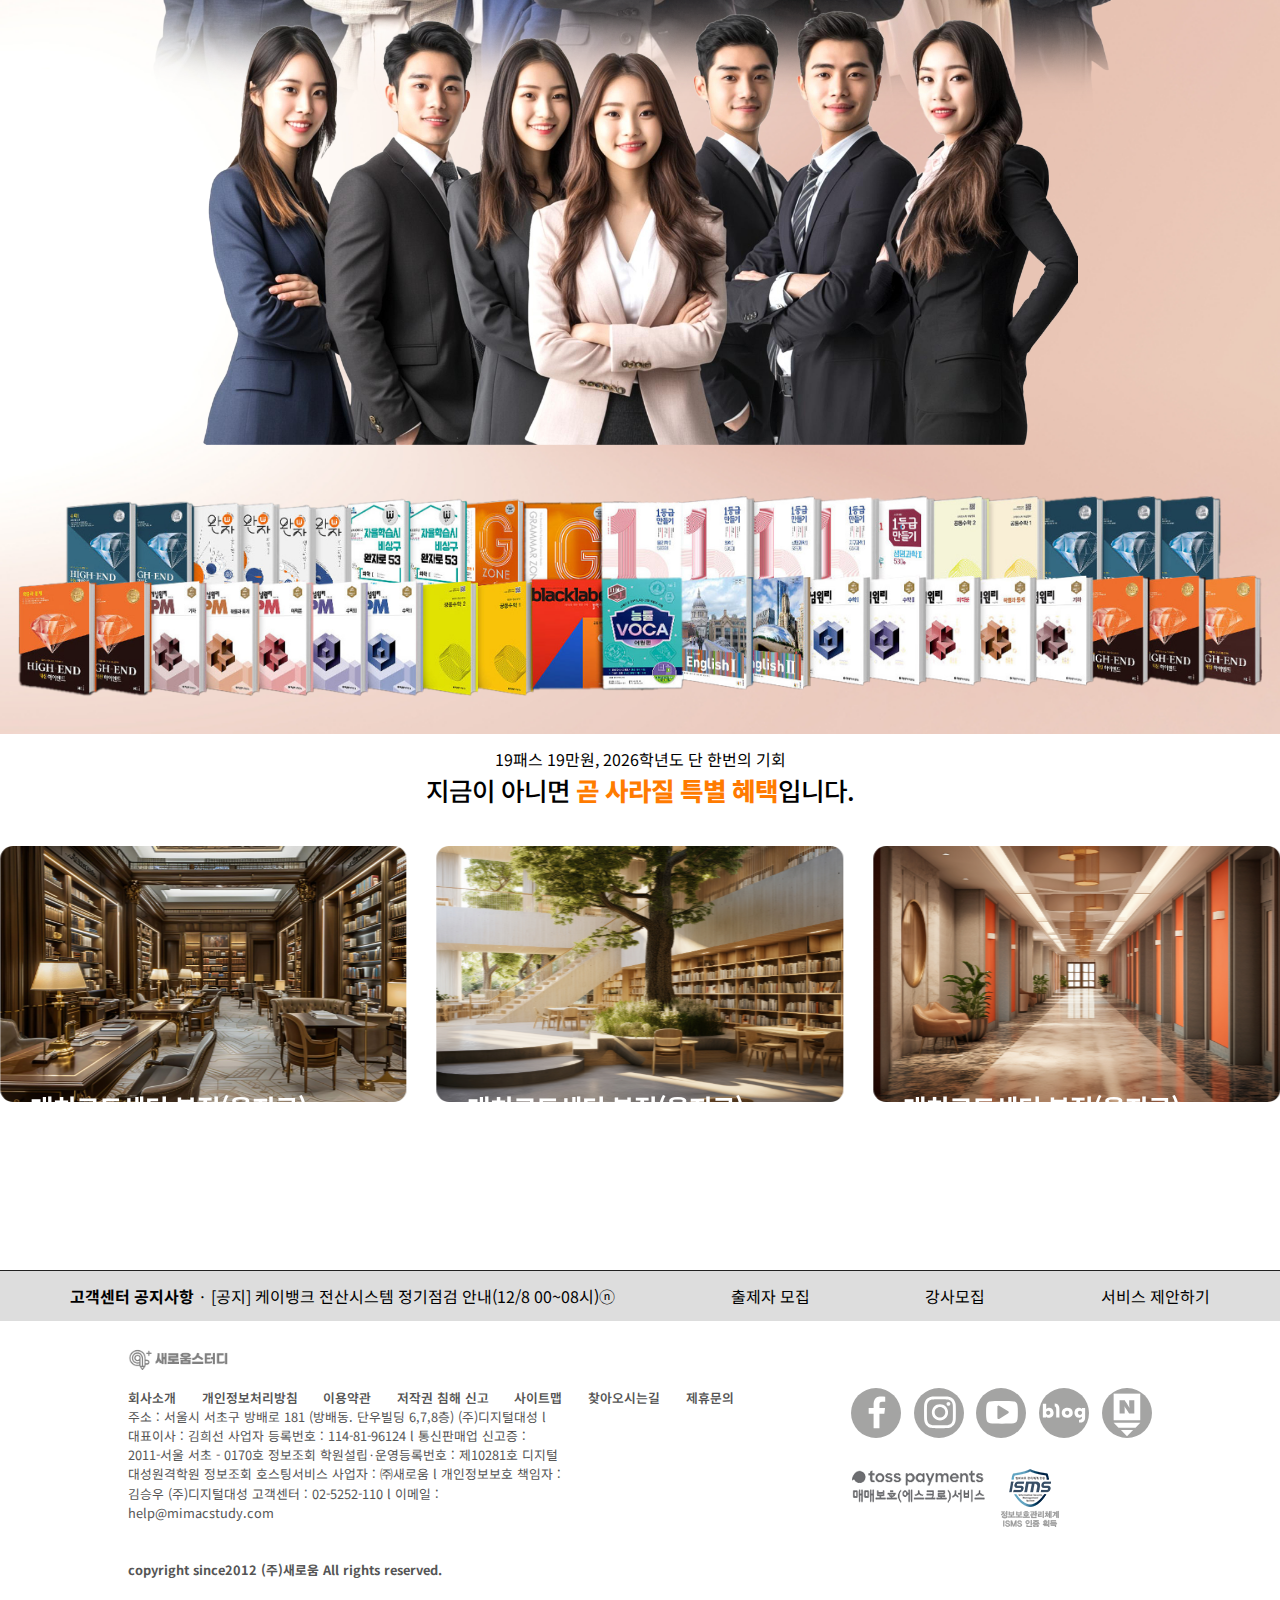
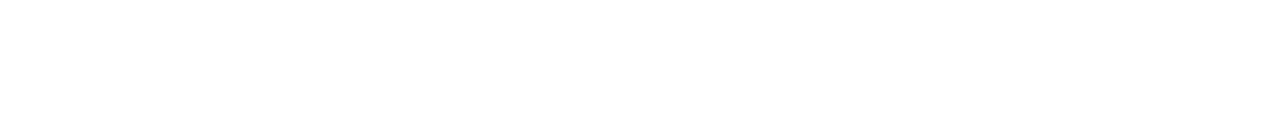
==== commit 899092b3: "매인 pc" ====
--- a/index.html
+++ b/index.html
@@ -19,6 +19,10 @@
     <link
       href="https://fonts.googleapis.com/css2?family=Gothic+A1&family=Noto+Sans+KR:wght@100..900&display=swap"
       rel="stylesheet"
+    />
+    <link
+      rel="stylesheet"
+      href="https://cdn.jsdelivr.net/npm/swiper@11/swiper-bundle.min.css"
     />
   </head>
   <body>
@@ -141,12 +145,12 @@
               선생님에게 1:1 피드백을 받으며 학생이 스스로 공부할 수 있는 힘을
               기릅니다.
             </p>
-            <h2>잉글루의 <span>하루 영어습관</span></h2>
+            <h2>새로움의 <span>하루 영어습관</span></h2>
 
             <svg
               class="cir"
-              width="300"
-              height="300"
+              width="50vw"
+              height="50vw"
               viewBox="0 0 200 200"
               xmlns="http://www.w3.org/2000/svg"
             >
@@ -229,7 +233,138 @@
           </li>
         </ul>
       </section>
+      <section class="con7">
+        <h5>Belive it</h5>
+        <h2>TEACHERS</h2>
+        <p>
+          더 탄탄해진 새로움 내신 전문 강사진과
+          <span>더 다양해진 내신 콘텐츠까지</span>빠짐없이 챙기세요!
+        </p>
+        <img class="teacher1" src="img/teacher1.png" />
+        <img class="teacher2" src="img/teacher2.png" />
+        <img class="book" src="img/book.png" />
+      </section>
+      <section class="con8">
+        <p>19패스 19만원, 2026학년도 단 한번의 기회</p>
+        <h4>지금이 아니면 <span>곧 사라질 특별 혜택</span>입니다.</h4>
+      </section>
+      <section class="con9">
+        <!-- Swiper -->
+        <div class="swiper mySwiper">
+          <div class="swiper-wrapper">
+            <div class="swiper-slide">
+              <h2>대치코드센터 본점(을지로)</h2>
+              <p>
+                서울시 중구 청계천로 100 시그니처 타워 10층(서관) 우측 상단의
+                화살표를 누르시면 네이버 지도로 이동합니다.
+              </p>
+              <img src="img/school1.jpg" />
+            </div>
+            <div class="swiper-slide">
+              <h2>대치코드센터 본점(을지로)</h2>
+              <p>
+                서울시 중구 청계천로 100 시그니처 타워 10층(서관) 우측 상단의
+                화살표를 누르시면 네이버 지도로 이동합니다.
+              </p>
+              <img src="img/school2.jpg" />
+            </div>
+            <div class="swiper-slide">
+              <h2>대치코드센터 본점(을지로)</h2>
+              <p>
+                서울시 중구 청계천로 100 시그니처 타워 10층(서관) 우측 상단의
+                화살표를 누르시면 네이버 지도로 이동합니다.
+              </p>
+              <img src="img/school3.jpg" />
+            </div>
+            <div class="swiper-slide">
+              <h2>대치코드센터 본점(을지로)</h2>
+              <p>
+                서울시 중구 청계천로 100 시그니처 타워 10층(서관) 우측 상단의
+                화살표를 누르시면 네이버 지도로 이동합니다.
+              </p>
+              <img src="img/school4.jpg" />
+            </div>
+            <div class="swiper-slide">
+              <h2>대치코드센터 본점(을지로)</h2>
+              <p>
+                서울시 중구 청계천로 100 시그니처 타워 10층(서관) 우측 상단의
+                화살표를 누르시면 네이버 지도로 이동합니다.
+              </p>
+              <img src="img/school5.jpg" />
+            </div>
+            <div class="swiper-slide">
+              <h2>대치코드센터 본점(을지로)</h2>
+              <p>
+                서울시 중구 청계천로 100 시그니처 타워 10층(서관) 우측 상단의
+                화살표를 누르시면 네이버 지도로 이동합니다.
+              </p>
+              <img src="img/school6.jpg" />
+            </div>
+          </div>
+        </div>
+      </section>
     </div>
-    <div id="footer"></div>
+    <div id="footer">
+      <ul class="fot1">
+        <li>
+          <span>고객센터 공지사항</span> · [공지] 케이뱅크 전산시스템 정기점검
+          안내(12/8 00~08시)ⓝ
+        </li>
+        <li>출제자 모집</li>
+        <li>강사모집</li>
+        <li>서비스 제안하기</li>
+      </ul>
+      <img class="logo" src="img/logo.png" />
+      <ul class="fot2">
+        <ul class="fot4">
+          <li>
+            <ul class="fot3">
+              <li>회사소개</li>
+              <li>개인정보처리방침</li>
+              <li>이용약관</li>
+              <li>저작권 침해 신고</li>
+              <li>사이트맵</li>
+              <li>찾아오시는길</li>
+              <li>제휴문의</li>
+            </ul>
+          </li>
+          <li>
+            주소 : 서울시 서초구 방배로 181 (방배동. 단우빌딩 6,7,8층)
+            (주)디지털대성 l 대표이사 : 김희선 사업자 등록번호 : 114-81-96124 l
+            통신판매업 신고증 : 2011-서울 서초 - 0170호 정보조회
+            학원설립·운영등록번호 : 제10281호 디지털대성원격학원 정보조회
+            호스팅서비스 사업자 : ㈜새로움 l 개인정보보호 책임자 : 김승우
+            (주)디지털대성 고객센터 : 02-5252-110 l 이메일 : help@mimacstudy.com
+            <span> copyright since2012 (주)새로움 All rights reserved. </span>
+          </li>
+        </ul>
+        <li>
+          <ul class="fot5">
+            <li><img src="img/icon_facebook.svg" /></li>
+            <li><img src="img/icon_instagram.svg" /></li>
+            <li><img src="img/icon_youtube.svg" /></li>
+            <li><img src="img/icon_naverblog.svg" /></li>
+            <li><img src="img/icon_naverpost.svg" /></li>
+          </ul>
+          <ul class="fot6">
+            <li><img src="img/img_escrowlogo.png" /></li>
+            <li><img src="img/img_isms_logo.png" /></li>
+          </ul>
+        </li>
+      </ul>
+    </div>
+    <script src="https://cdn.jsdelivr.net/npm/swiper@11/swiper-bundle.min.js"></script>
+    <script>
+      var swiper = new Swiper(".mySwiper", {
+        slidesPerView: 3, // 한 번에 보여줄 슬라이드 개수
+        spaceBetween: 30, // 슬라이드 간 간격
+        loop: true, // 무한 루프
+        speed: 3000, // 슬라이드 전환 속도 (ms)
+        autoplay: {
+          delay: 0, // 대기 시간 없이 바로 다음 슬라이드로
+          disableOnInteraction: false, // 사용자 상호작용 후에도 자동 재생 유지
+        },
+      });
+    </script>
   </body>
 </html>
--- a/css/main.css
+++ b/css/main.css
@@ -15,6 +15,7 @@
 }
 
 .topmenu {
+  font-size: 1vw;
   align-items: center;
   padding: 0.3vw 3vw;
   display: flex;
@@ -472,16 +473,17 @@
 .value {
   position: absolute;
   bottom: 25%;
-  left: 51%;
+  left: 50%;
   transform: translate(-50%, -50%);
 }
 
 .cir {
-  z-index: 999;
-  position: absolute;
-  bottom: -20%;
-  left: 53%;
-  transform: translate(-50%, -50%);
+  top: 68%;
+  left: 52%;
+  transform: translate(-50%, -50%);
+  position: absolute;
+  width: 18vw;
+  height: 18vw; /* 비율 유지 */
 }
 
 /*con5*/
@@ -538,7 +540,7 @@
 
 .line {
   position: absolute;
-  top: 48%;
+  top: 11.2rem;
   left: 50%;
   transform: translate(-50%, -50%);
   width: 75%;
@@ -556,3 +558,222 @@
   font-size: 1vw;
   color: #555;
 }
+
+/*con7*/
+
+.con7 {
+  padding-top: 3vw;
+  box-sizing: border-box;
+  background-image: url(../img/main_back.jpg);
+  background-size: cover;
+  position: relative;
+  margin: auto;
+  width: 100%;
+  height: 150vh;
+  text-align: center;
+}
+
+.con7 h5 {
+  margin-bottom: 1vw;
+  font-size: 2vw;
+  font-weight: 200;
+  letter-spacing: 5px;
+}
+
+.con7 h2 {
+  margin-bottom: 1vw;
+  font-family: "Gothic A1", sans-serif;
+  font-size: 4vw;
+  font-weight: 900;
+}
+
+.con7 p {
+  font-size: 1.2vw;
+  margin: auto;
+  width: 25%;
+}
+
+.con7 p span {
+  color: #ff7b00;
+  font-weight: 700;
+}
+
+.teacher1 {
+  width: 80%;
+}
+
+.teacher2 {
+  top: 60%;
+  left: 50%;
+  transform: translate(-50%, -50%);
+  position: absolute;
+  width: 70%;
+}
+
+.book {
+  width: 105%;
+  top: 90%;
+  left: 52%;
+  transform: translate(-50%, -50%);
+  position: absolute;
+}
+
+/*con8*/
+
+.con8 {
+  padding: 1vw;
+  box-sizing: border-box;
+  width: 100%;
+  text-align: center;
+}
+
+.con8 h4 {
+  letter-spacing: -1px;
+  font-size: 2vw;
+  font-weight: 500;
+}
+
+.con8 span {
+  font-weight: 800;
+  color: #ff7b00;
+}
+
+/*con9*/
+
+.con9 {
+  padding-top: 2vw;
+  box-sizing: border-box;
+  width: 100%;
+  height: 50vh;
+}
+
+.swiper {
+  width: 100%;
+  height: 100%;
+}
+
+.con9 p {
+  font-size: 0.8vw;
+  width: 70%;
+  bottom: 20%;
+  left: -65%;
+  transform: translate(-50%, -50%);
+  position: absolute;
+  color: #fff;
+}
+
+.con9 h2 {
+  font-size: 2vw;
+  letter-spacing: -1px;
+  width: 100%;
+  bottom: 30%;
+  left: -50%;
+  transform: translate(-50%, -50%);
+  position: absolute;
+  color: #fff;
+}
+
+.swiper-slide {
+  text-align: left;
+  font-size: 18px;
+  background: #fff;
+  display: flex;
+  justify-content: center;
+  align-items: center;
+}
+
+.swiper-slide img {
+  position: relative !important;
+  cursor: pointer;
+  display: block;
+  width: 100%;
+  height: 20vw;
+  border-radius: 1vw;
+  object-fit: cover;
+  transition: 0.5s;
+}
+
+.swiper-slide img:hover {
+  transform: scale(1.05);
+}
+
+/*footer*/
+
+#footer {
+  height: 50vh;
+  width: 100%;
+}
+
+#footer span {
+  font-weight: 700;
+}
+
+.fot1 {
+  padding: 1vw;
+  background-color: #ddd;
+  border-top: 1px solid #222;
+  display: flex;
+  justify-content: space-around;
+}
+
+.fot1 li {
+  cursor: pointer;
+}
+
+#footer .logo {
+  padding: 2vw 2vw 1vw 10vw;
+  box-sizing: border-box;
+  width: 20%;
+  filter: grayscale(60%) brightness(50%);
+}
+
+.fot2 {
+  display: flex;
+  justify-content: space-around;
+  padding: 0vw 10vw;
+  box-sizing: border-box;
+}
+
+.fot6 {
+  display: flex;
+  justify-content: right;
+}
+
+.fot2 li {
+  width: 60%;
+}
+
+.fot4 > li {
+  font-size: 1vw;
+  line-height: 1.5vw;
+  color: #555;
+}
+
+.fot4 > li span {
+  display: block;
+  padding-top: 3vw;
+}
+
+.fot3 {
+  display: flex;
+  justify-content: left;
+  gap: 2vw;
+}
+
+.fot3 li {
+  text-wrap: nowrap;
+  cursor: pointer;
+  font-size: 1vw;
+  font-weight: 600;
+}
+
+.fot5 {
+  margin-bottom: 2vw;
+  display: flex;
+  gap: 1vw;
+  justify-content: left;
+}
+
+.fot5 li {
+  cursor: pointer;
+}
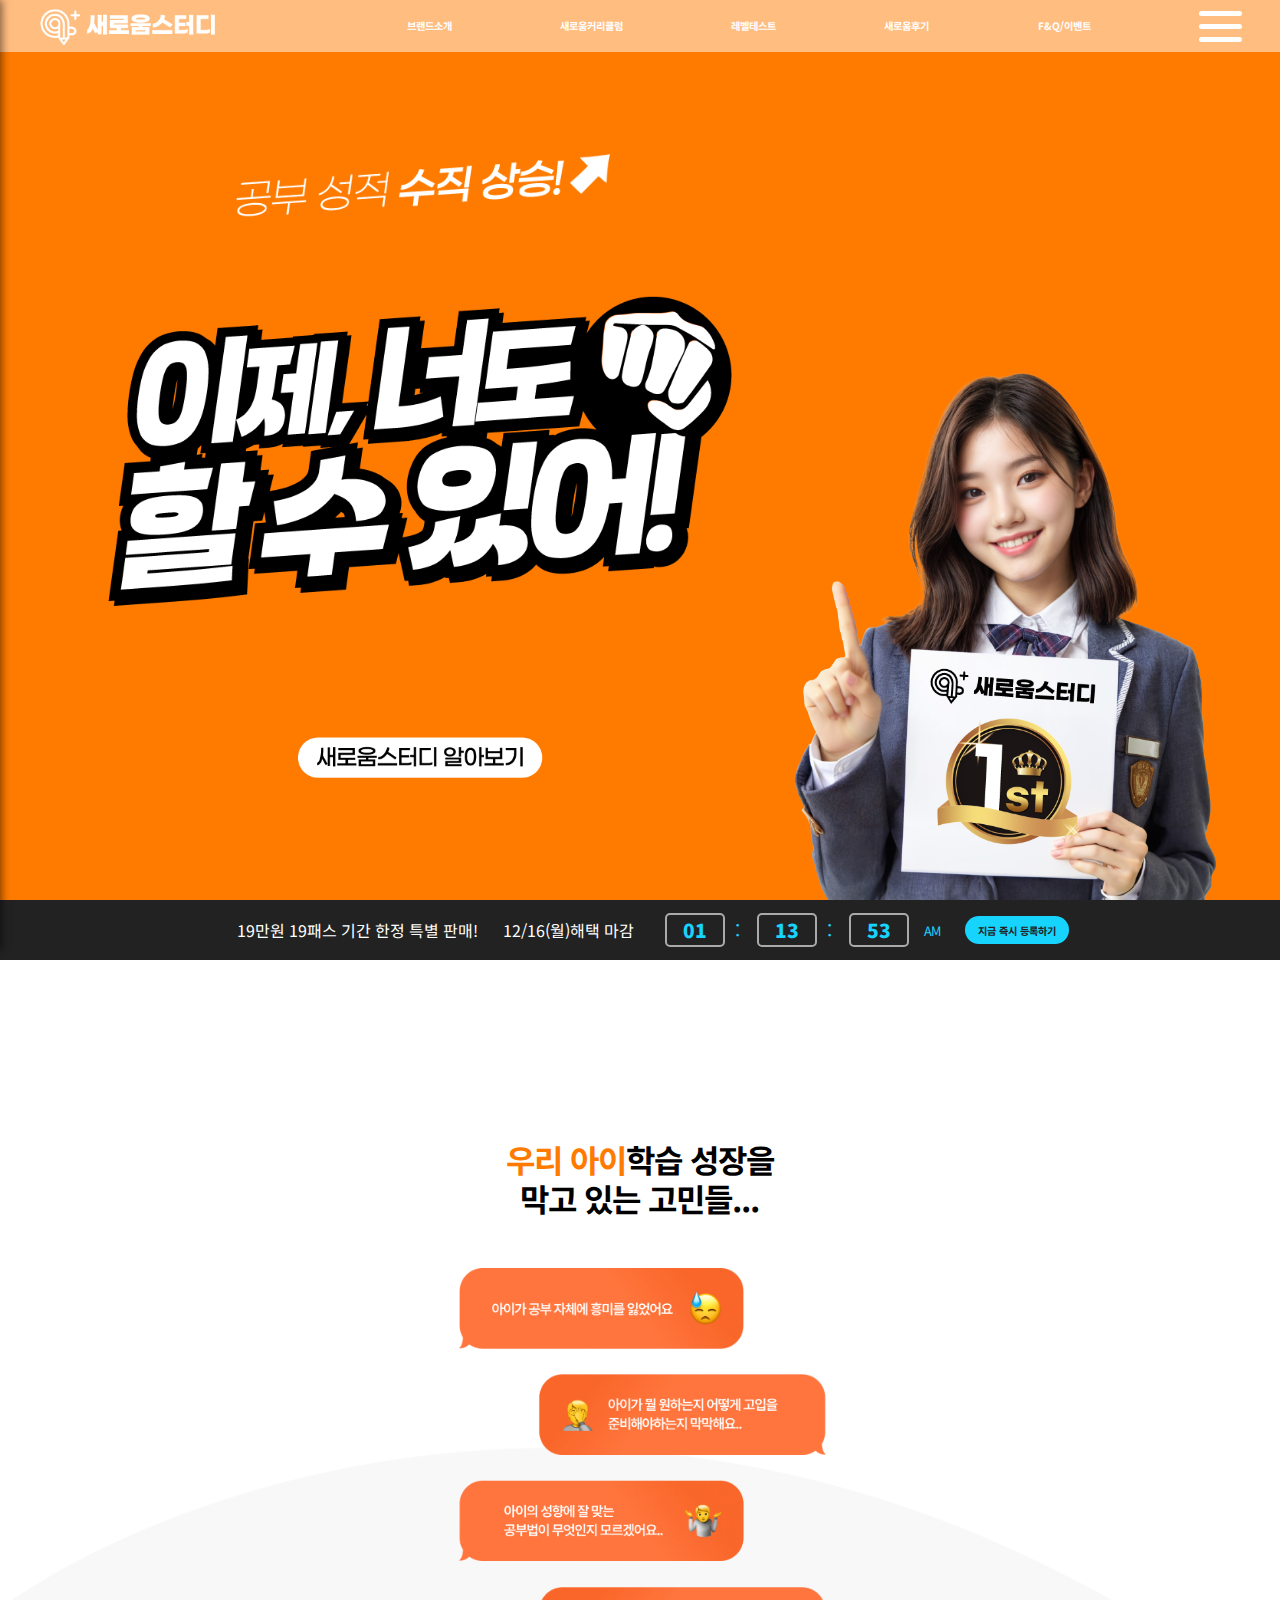
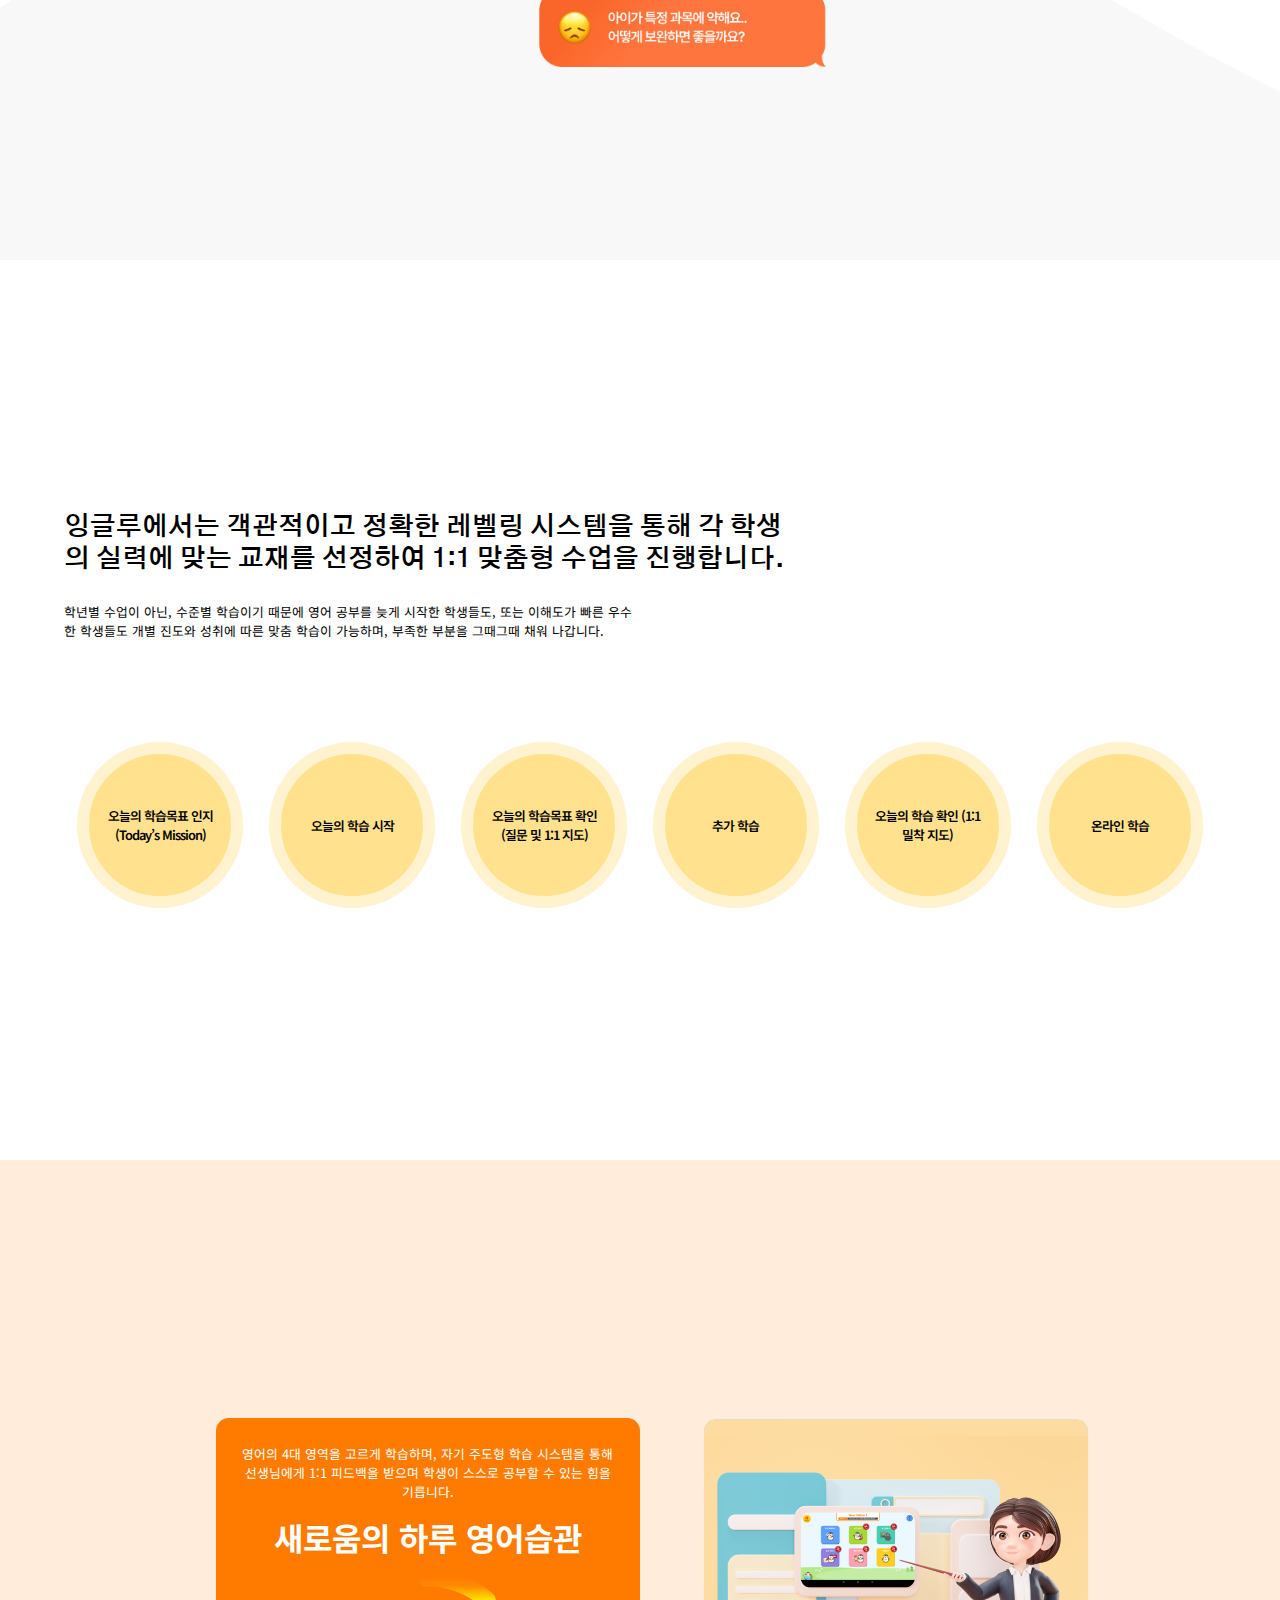
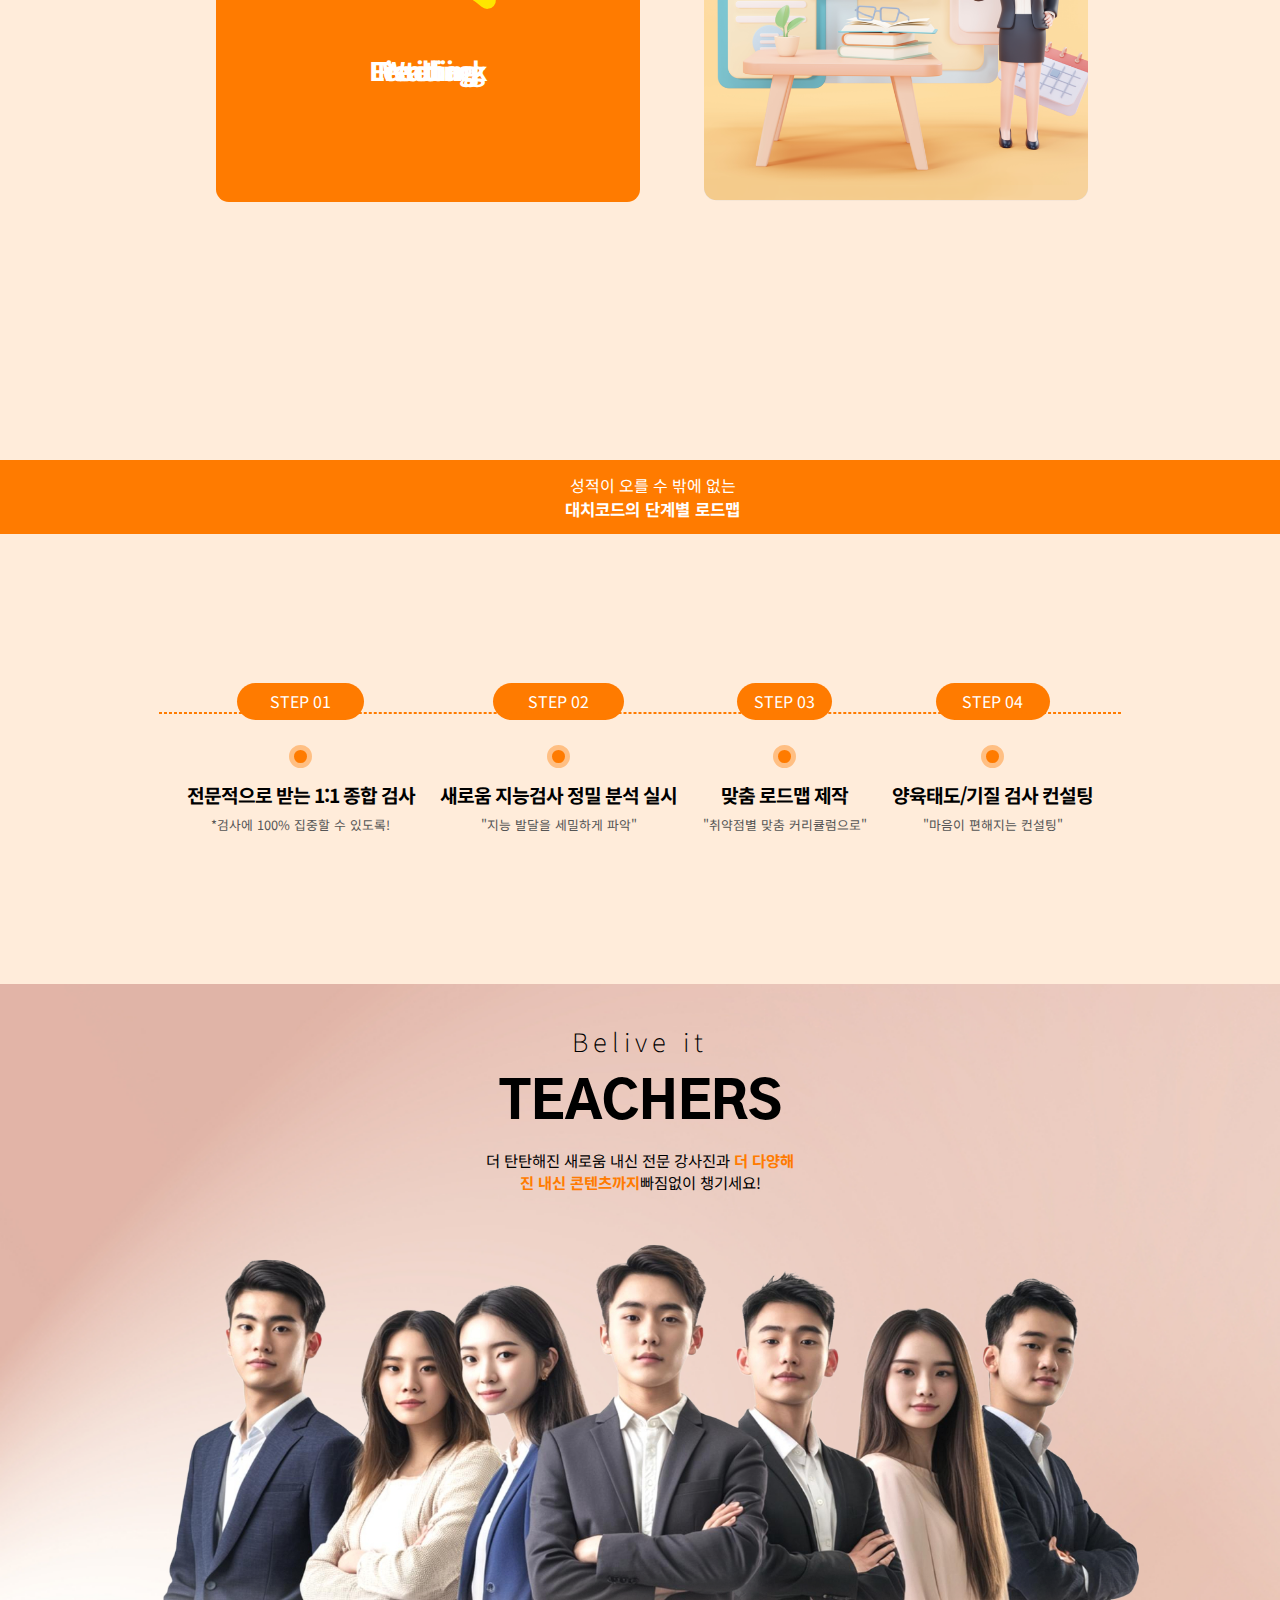
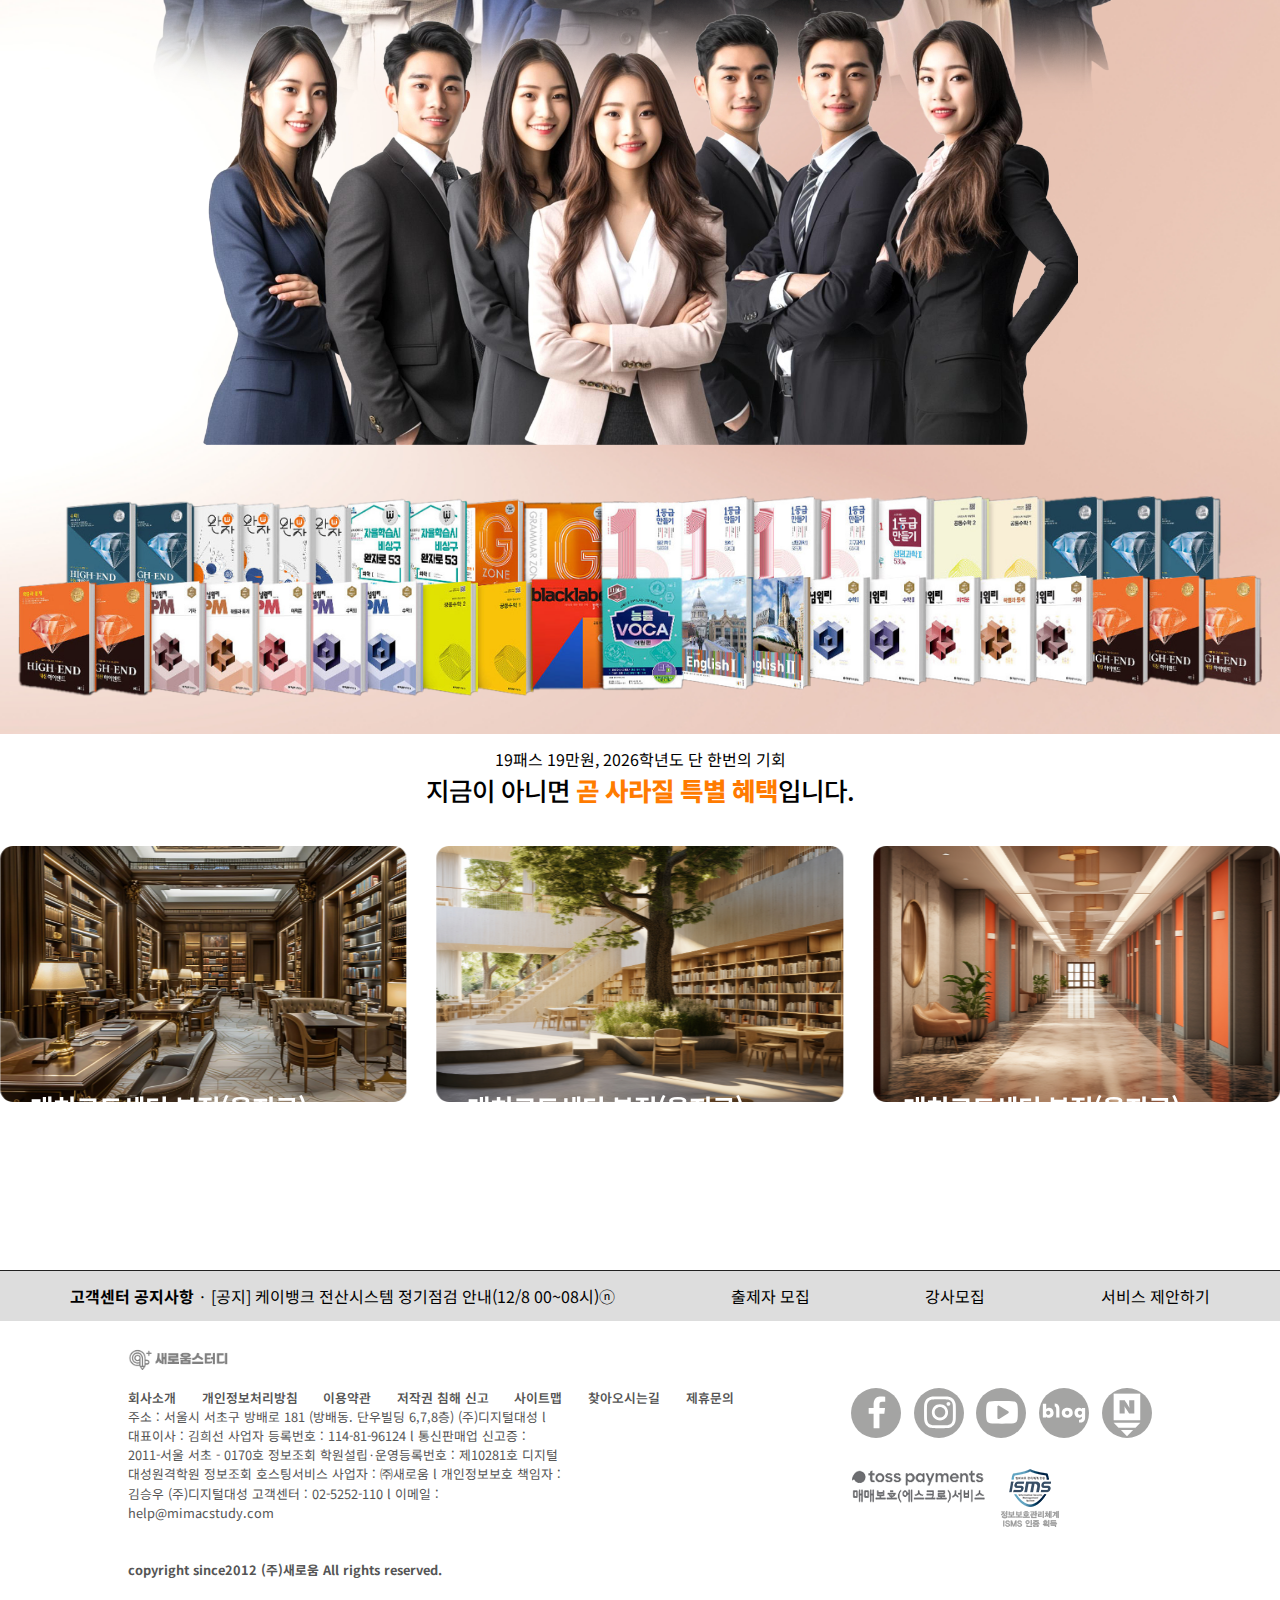
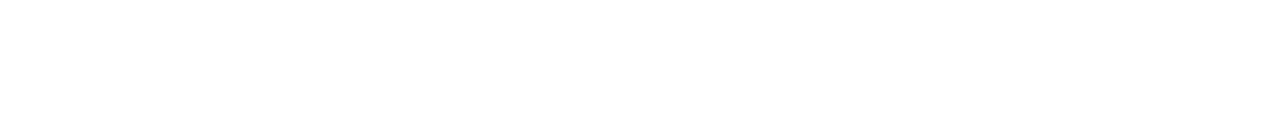
==== commit cd6ac42e: "브랜드소개 pc" ====
--- a/index.html
+++ b/index.html
@@ -31,13 +31,17 @@
         <li>
           <a href="index.html"><img class="logo" src="img/logo.png" /></a>
         </li>
-        <li><a href="#">브랜드소개</a></li>
+        <li><a href="brand.html">브랜드소개</a></li>
         <li><a href="#">새로움커리큘럼</a></li>
         <li><a href="#">레벨테스트</a></li>
         <li><a href="#">새로움후기</a></li>
         <li><a href="#">F&Q/이벤트</a></li>
         <li>
-          <a href="#"><i class="fa-solid fa-bars menubar"></i></a>
+          <div class="menu">
+            <span class="menu-global menu-top"></span>
+            <span class="menu-global menu-middle"></span>
+            <span class="menu-global menu-bottom"></span>
+          </div>
         </li>
       </ul>
       <div class="side-menu">
@@ -47,7 +51,7 @@
             <a href="index.html">Home <i class="fa-solid fa-house"></i></a>
           </li>
           <li>
-            <a href="#">Brand<i class="fa-solid fa-hospital"></i></a>
+            <a href="brand.html">Brand<i class="fa-solid fa-hospital"></i></a>
           </li>
           <li>
             <a href="#">Curriculum<i class="fa-solid fa-face-smile"></i></a>
--- a/css/main.css
+++ b/css/main.css
@@ -38,6 +38,48 @@
 
 .topmenu a {
   color: #fff;
+}
+
+.menu {
+  cursor: pointer;
+  margin: 0 auto;
+  padding-left: 1.25em;
+  position: relative;
+  width: 30px;
+  height: 30px;
+}
+.menu-global {
+  border-radius: 3vw;
+  backface-visibility: hidden;
+  position: absolute;
+  left: 0;
+  border-top: 5.5px solid white;
+  width: 100%;
+  transition: 0.55s;
+}
+.menu-top {
+  top: 0;
+}
+.menu-middle {
+  top: 13px;
+}
+.menu-bottom {
+  top: 26px;
+}
+.menu-top-click {
+  backface-visibility: hidden;
+  top: 15px;
+  transform: rotate(50deg);
+  transition: 0.55s 0.5s;
+}
+.menu-middle-click {
+  opacity: 0;
+}
+.menu-bottom-click {
+  backface-visibility: hidden;
+  top: 15px;
+  transform: rotate(-410deg);
+  transition: 0.55s 0.5s;
 }
 
 /* 사이드 메뉴 */
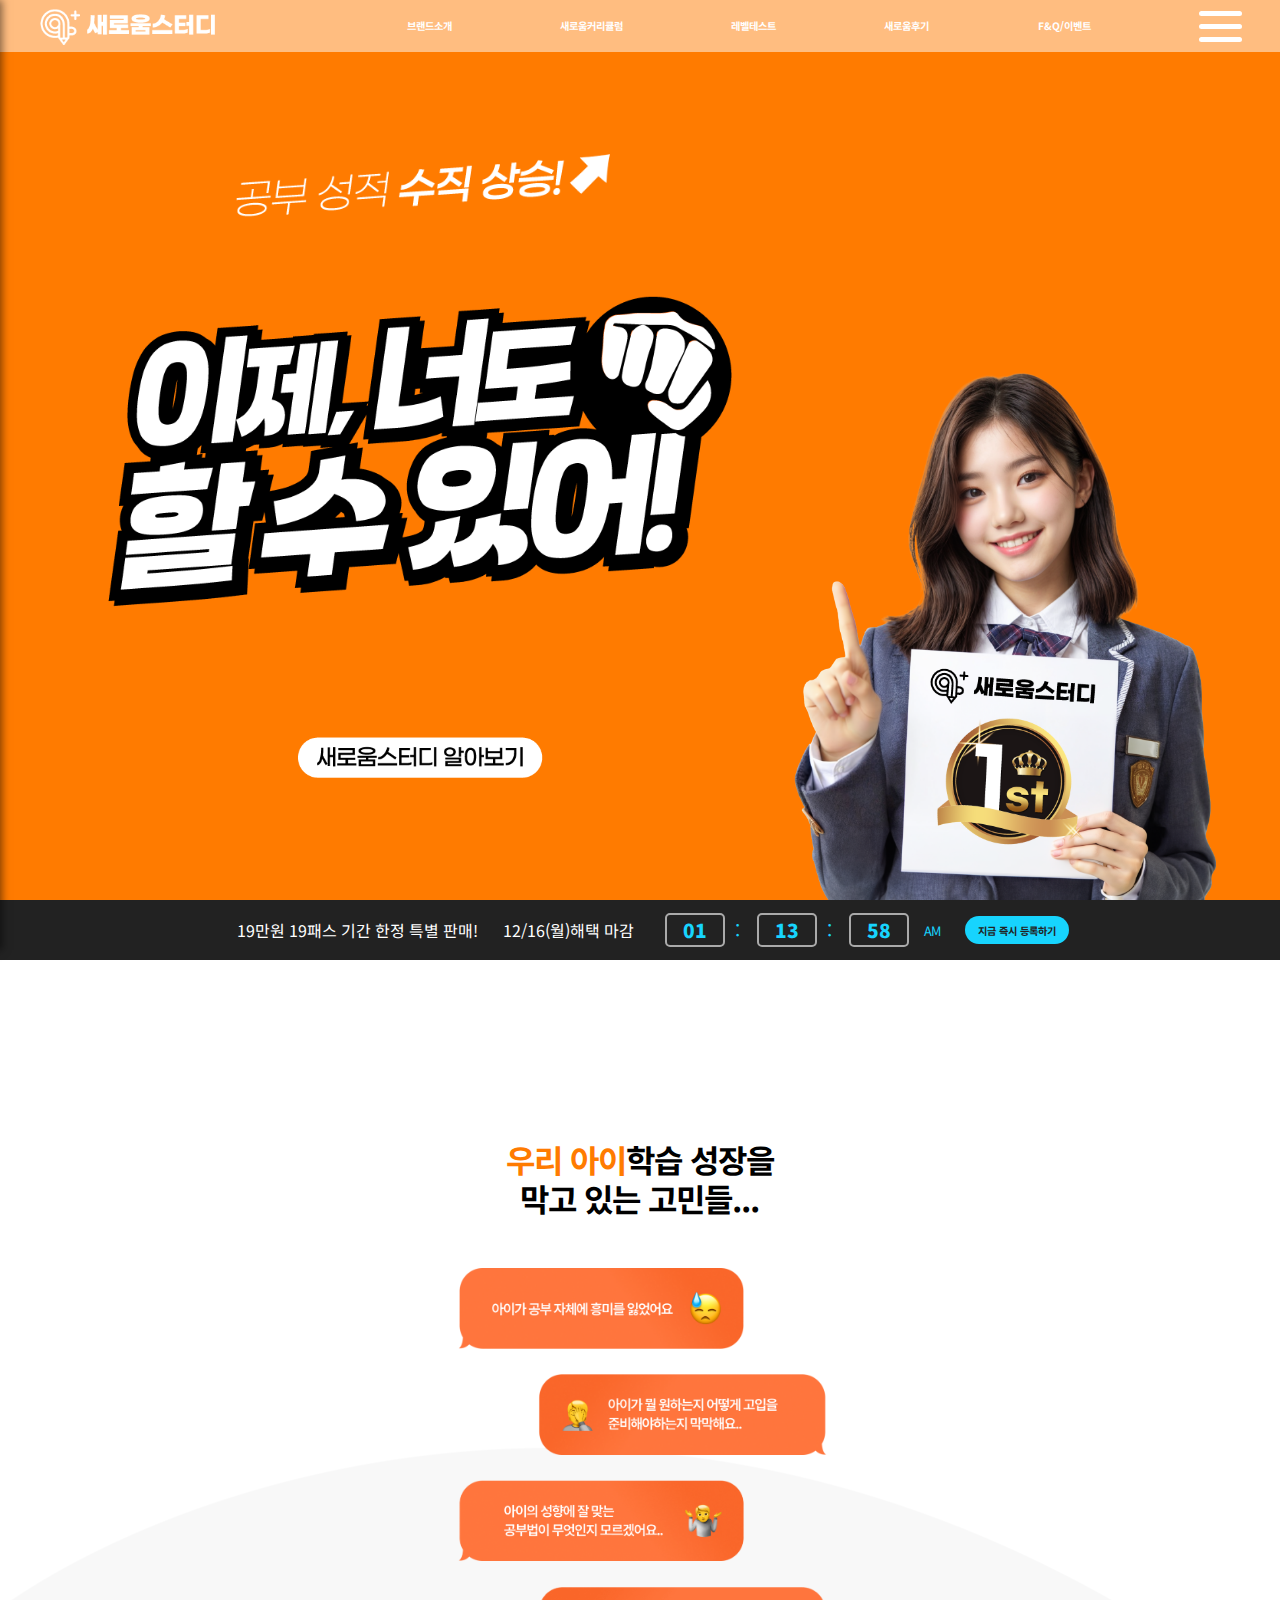
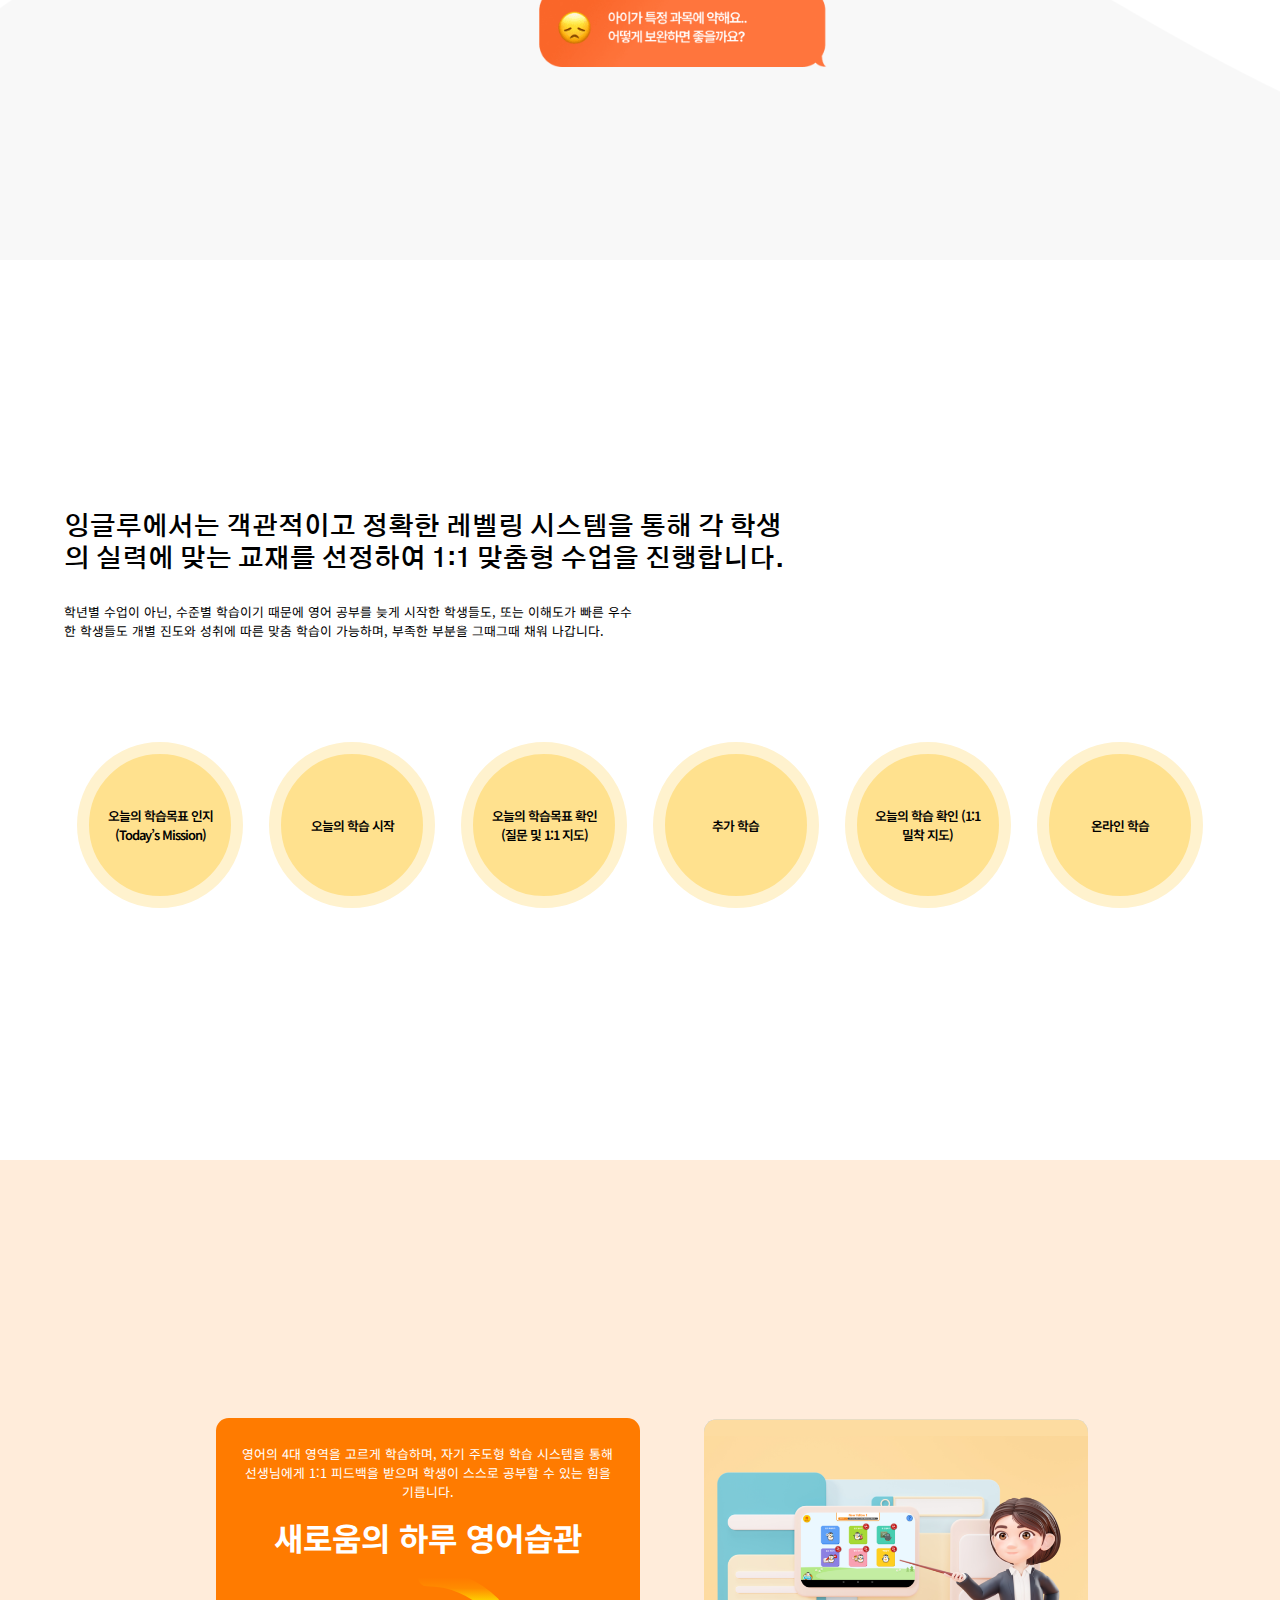
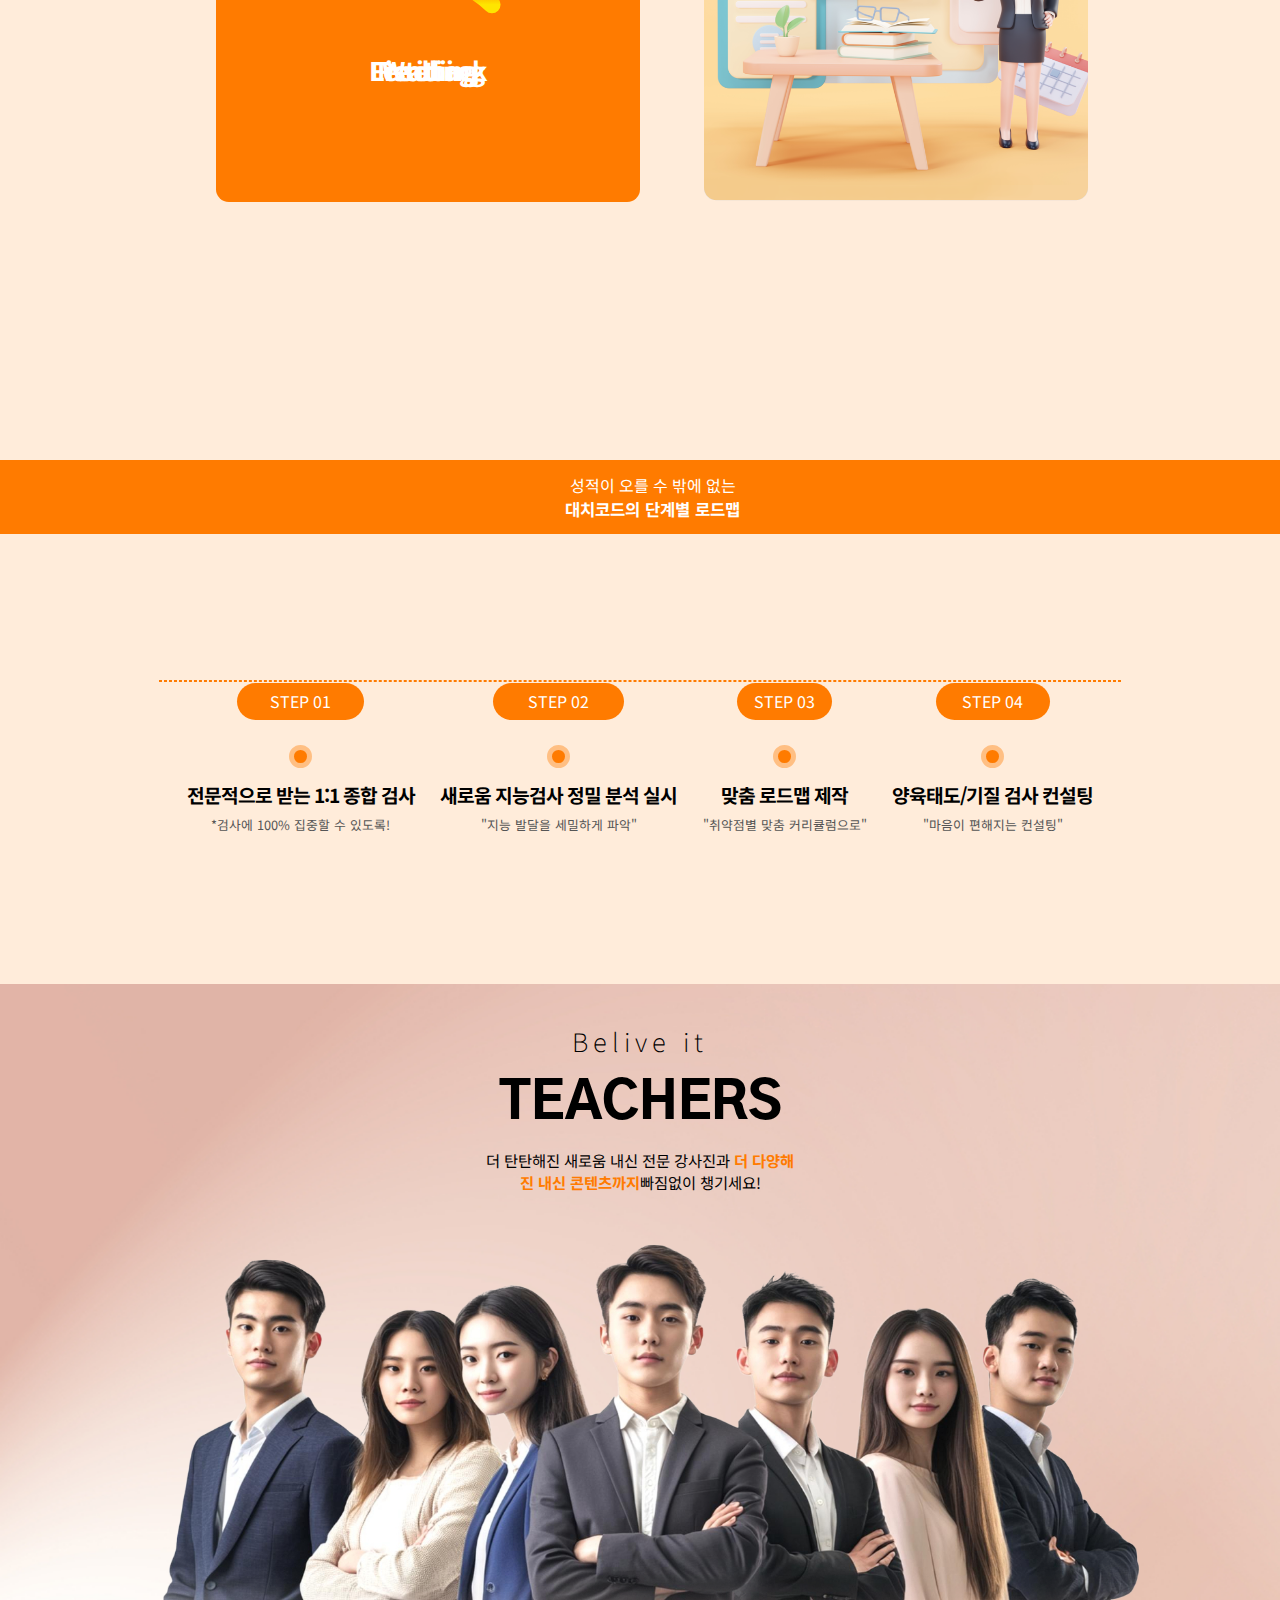
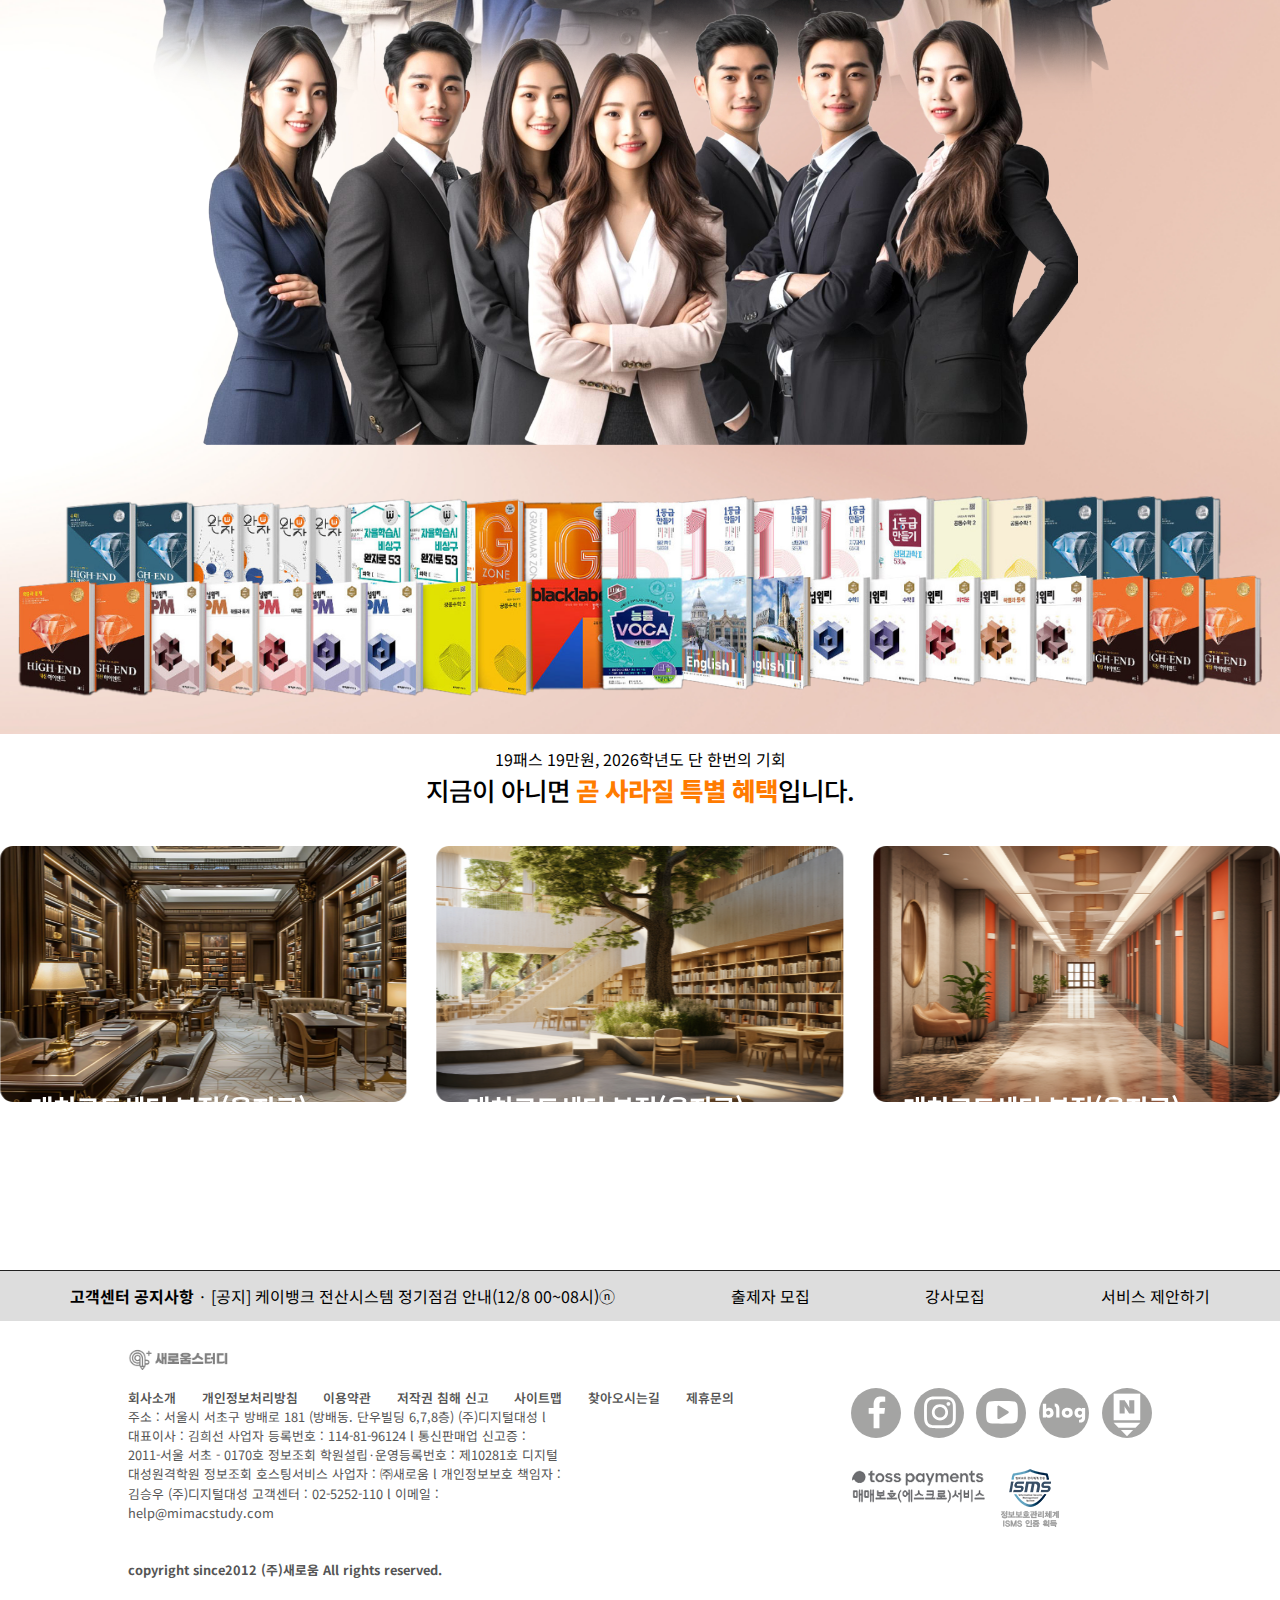
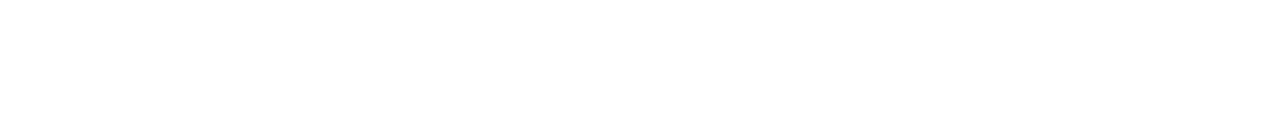
==== commit 02d4f879: "학원 홈페이지" ====
--- a/index.html
+++ b/index.html
@@ -32,8 +32,8 @@
           <a href="index.html"><img class="logo" src="img/logo.png" /></a>
         </li>
         <li><a href="brand.html">브랜드소개</a></li>
-        <li><a href="#">새로움커리큘럼</a></li>
-        <li><a href="#">레벨테스트</a></li>
+        <li><a href="curriculum.html">새로움커리큘럼</a></li>
+        <li><a href="level.html">레벨테스트</a></li>
         <li><a href="#">새로움후기</a></li>
         <li><a href="#">F&Q/이벤트</a></li>
         <li>
@@ -54,10 +54,14 @@
             <a href="brand.html">Brand<i class="fa-solid fa-hospital"></i></a>
           </li>
           <li>
-            <a href="#">Curriculum<i class="fa-solid fa-face-smile"></i></a>
-          </li>
-          <li>
-            <a href="#">Level<i class="fa-solid fa-calendar-check"></i></a>
+            <a href="curriculum.html"
+              >Curriculum<i class="fa-solid fa-face-smile"></i
+            ></a>
+          </li>
+          <li>
+            <a href="level.html"
+              >Level<i class="fa-solid fa-calendar-check"></i
+            ></a>
           </li>
           <li>
             <a href="#">Riview<i class="fa-solid fa-ranking-star"></i></a>
--- a/css/main.css
+++ b/css/main.css
@@ -582,7 +582,7 @@
 
 .line {
   position: absolute;
-  top: 11.2rem;
+  top: 11.5vw;
   left: 50%;
   transform: translate(-50%, -50%);
   width: 75%;
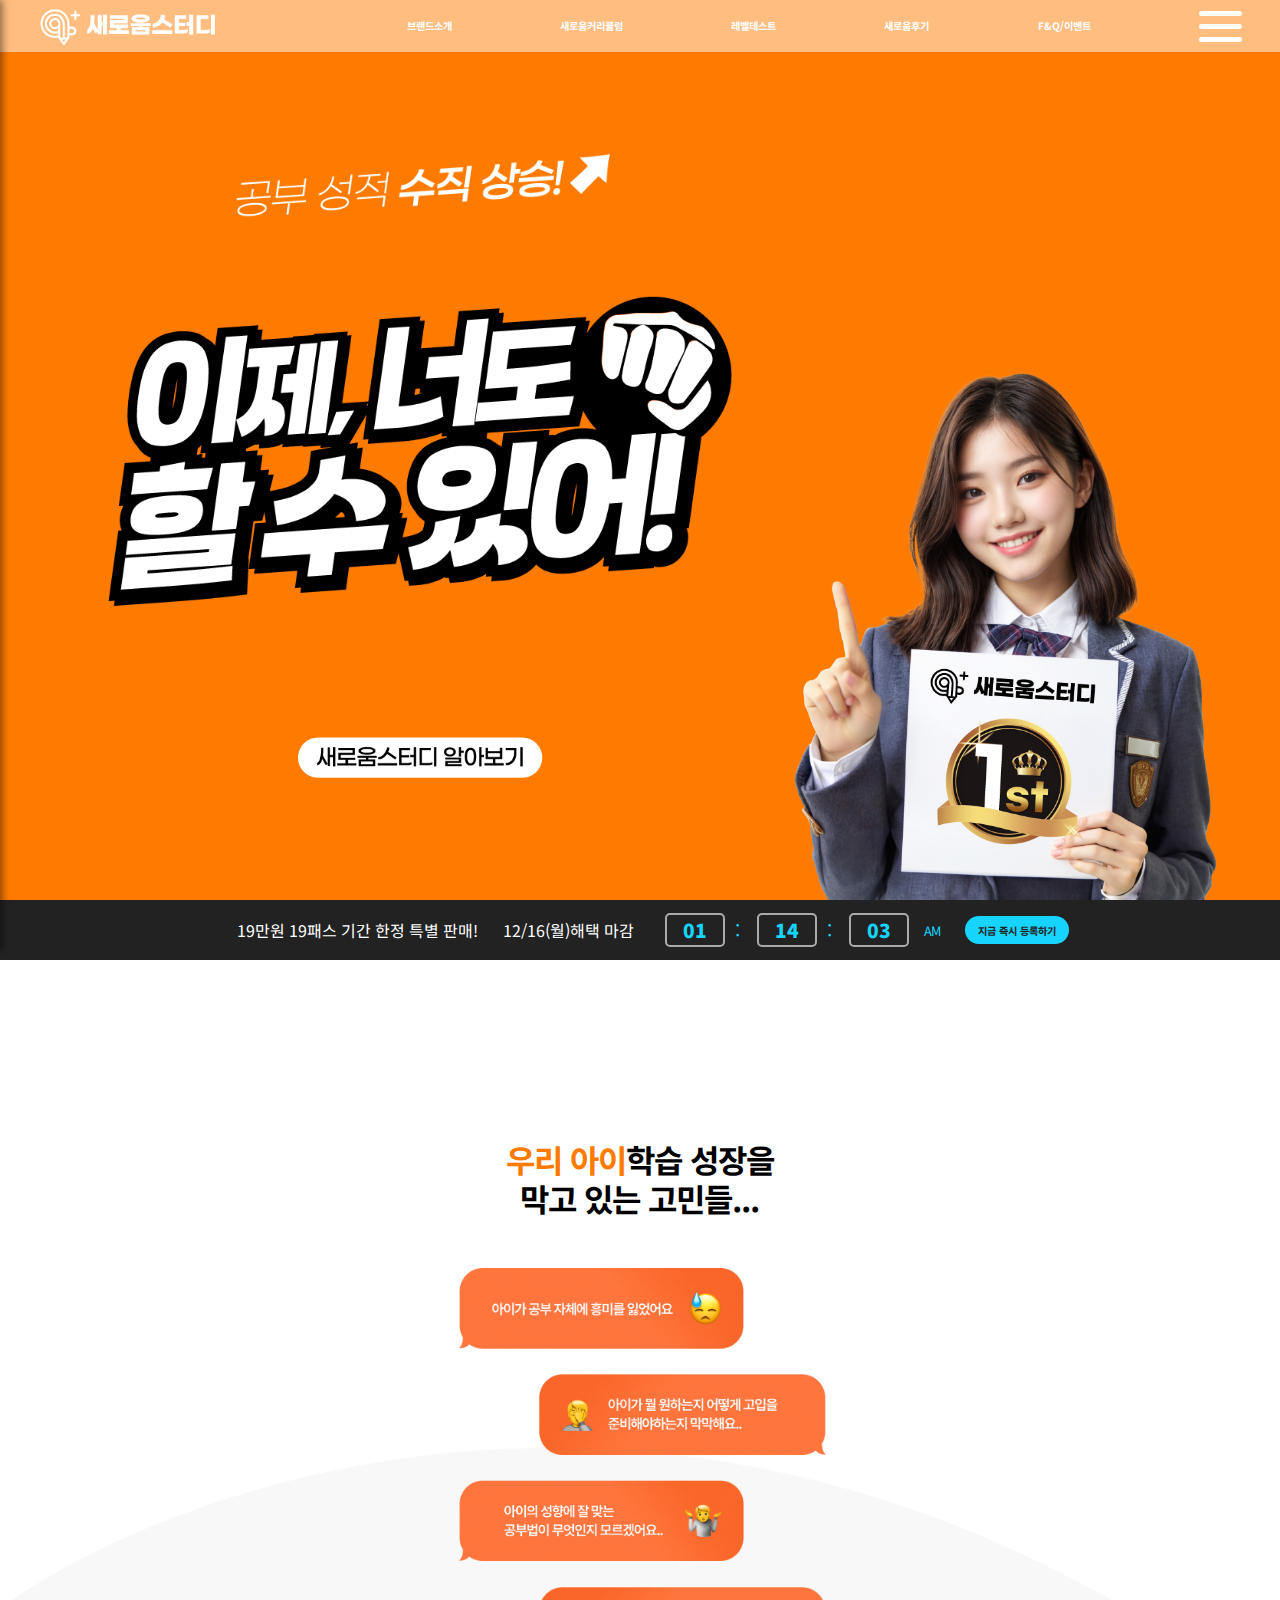
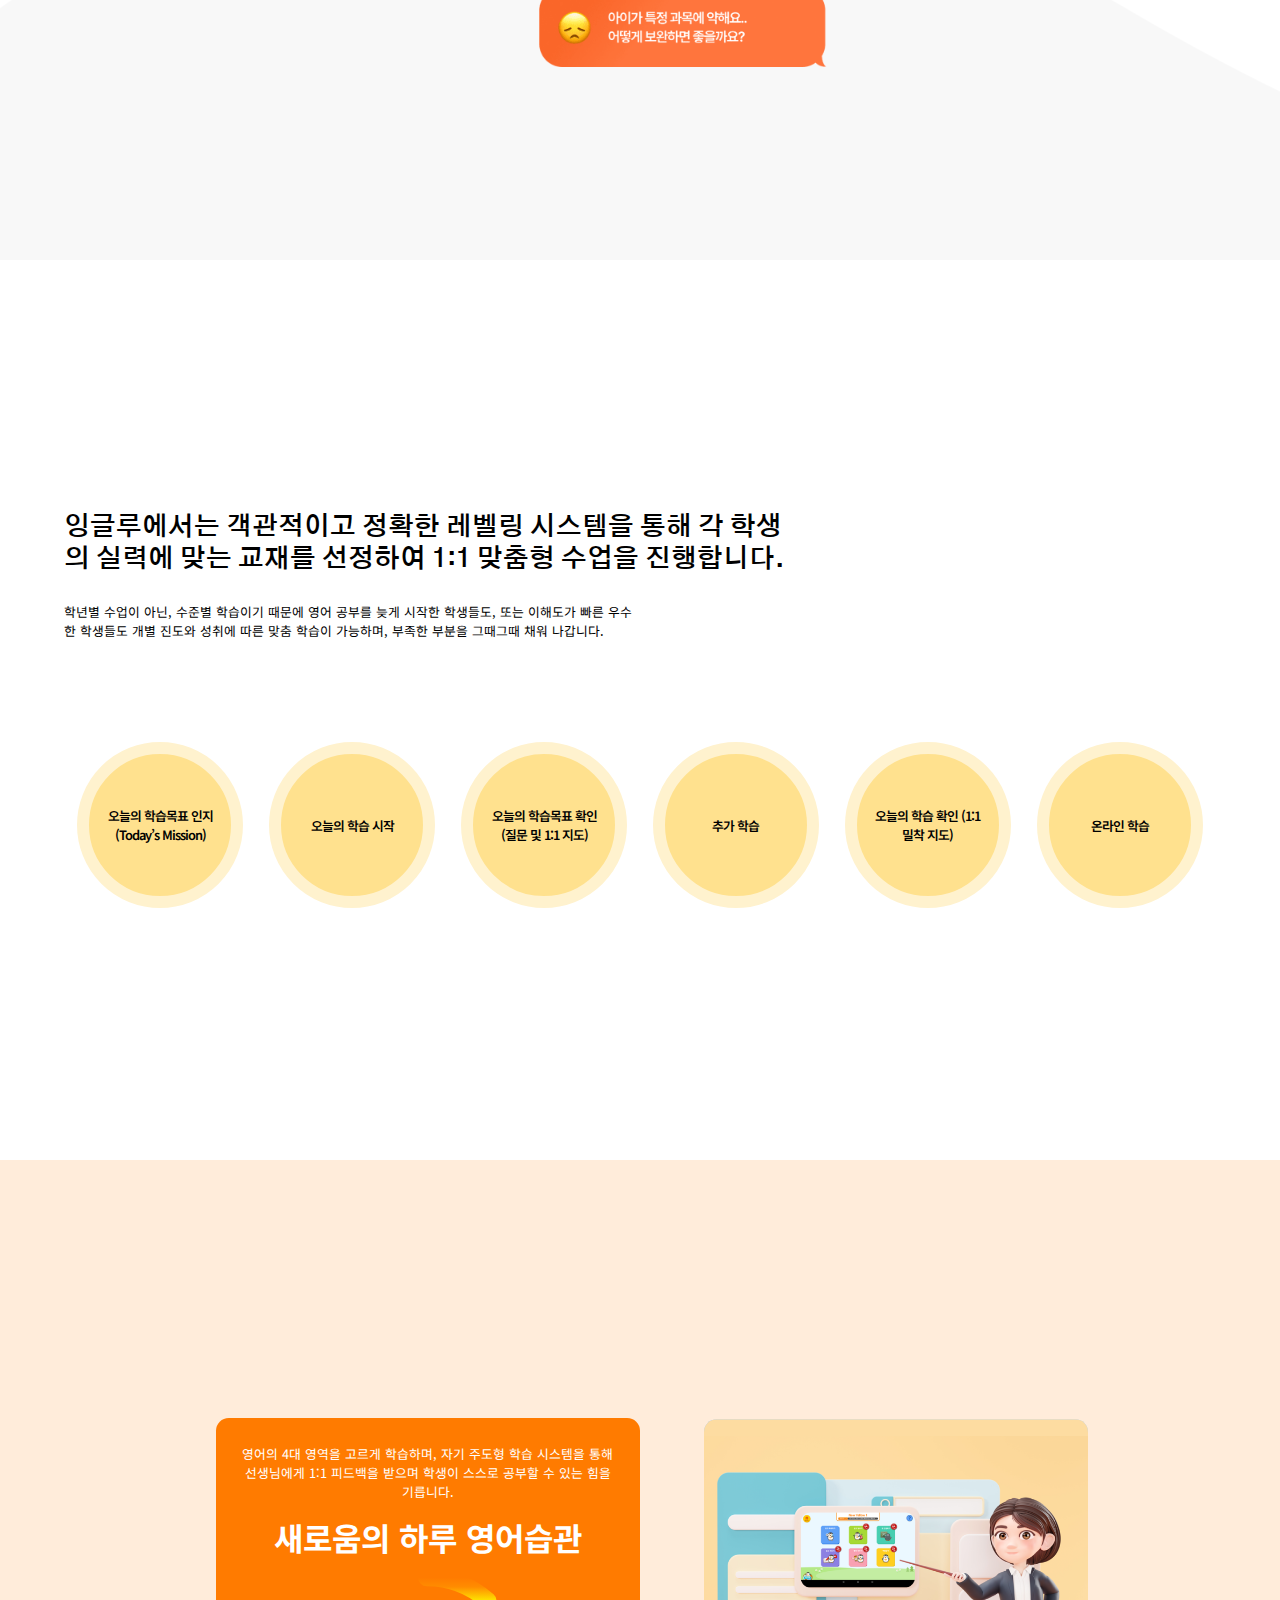
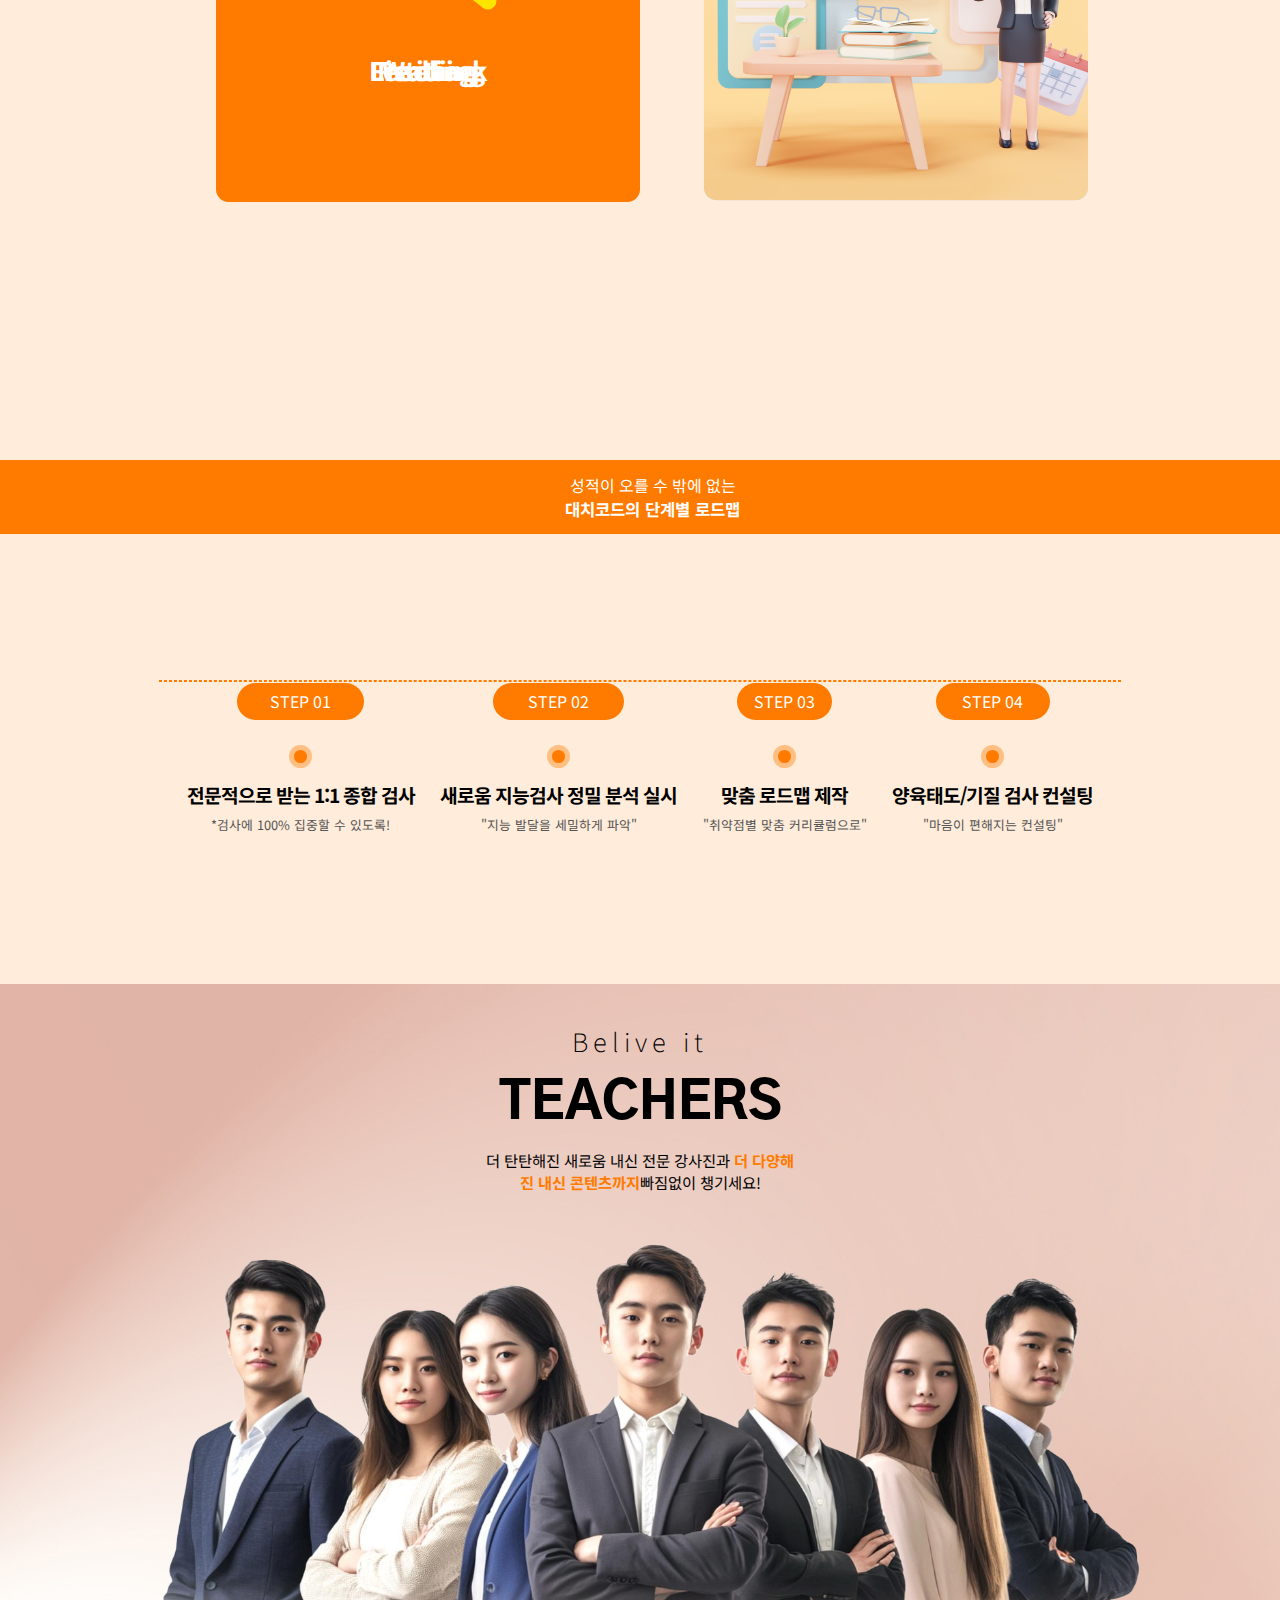
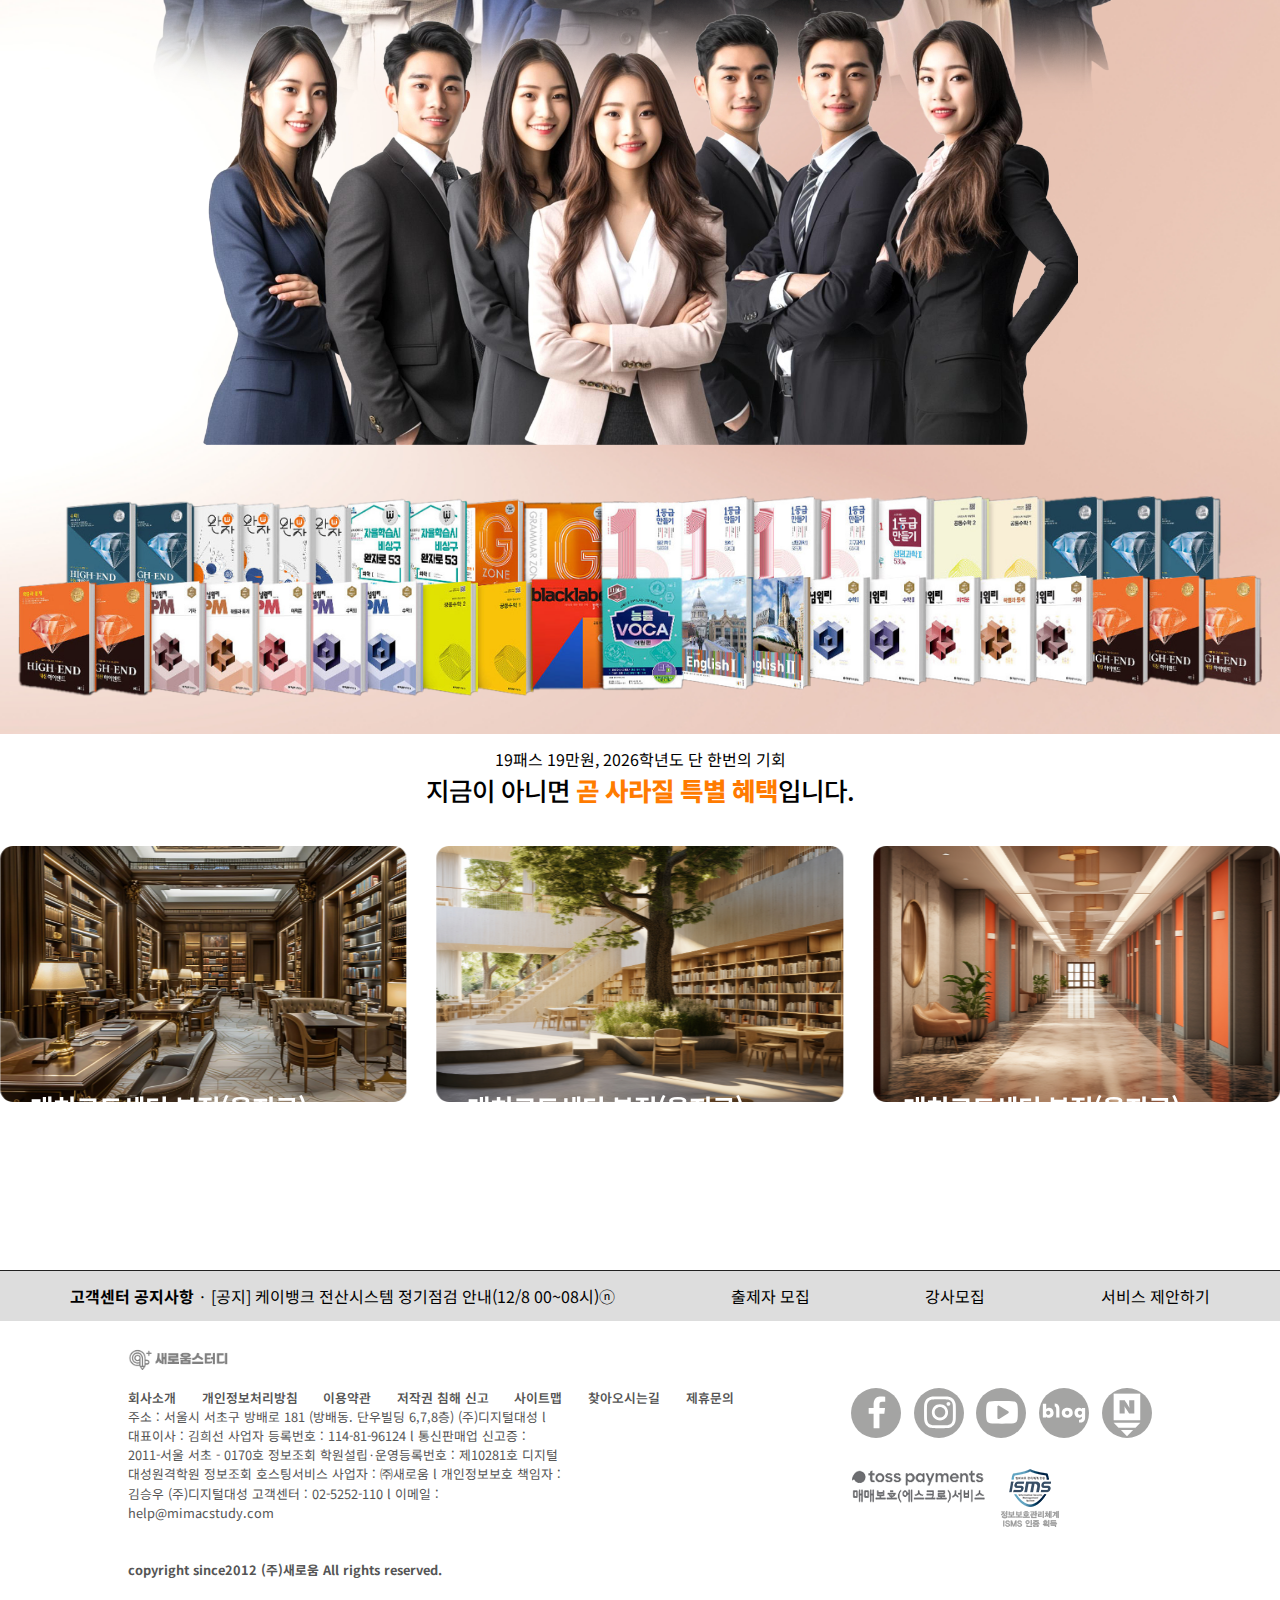
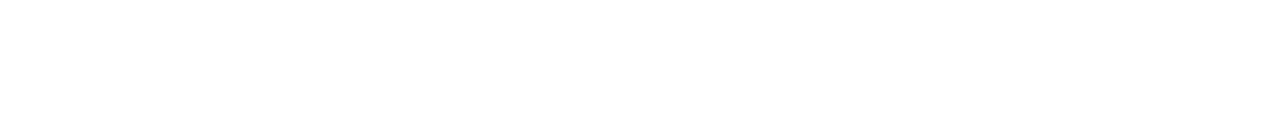
==== commit e0c9fc97: "Add favicon" ====
--- a/index.html
+++ b/index.html
@@ -23,6 +23,12 @@
     <link
       rel="stylesheet"
       href="https://cdn.jsdelivr.net/npm/swiper@11/swiper-bundle.min.css"
+    />
+    <link
+      rel="icon"
+      type="image/png"
+      sizes="32x32"
+      href="img/favicon-32x32.png"
     />
   </head>
   <body>
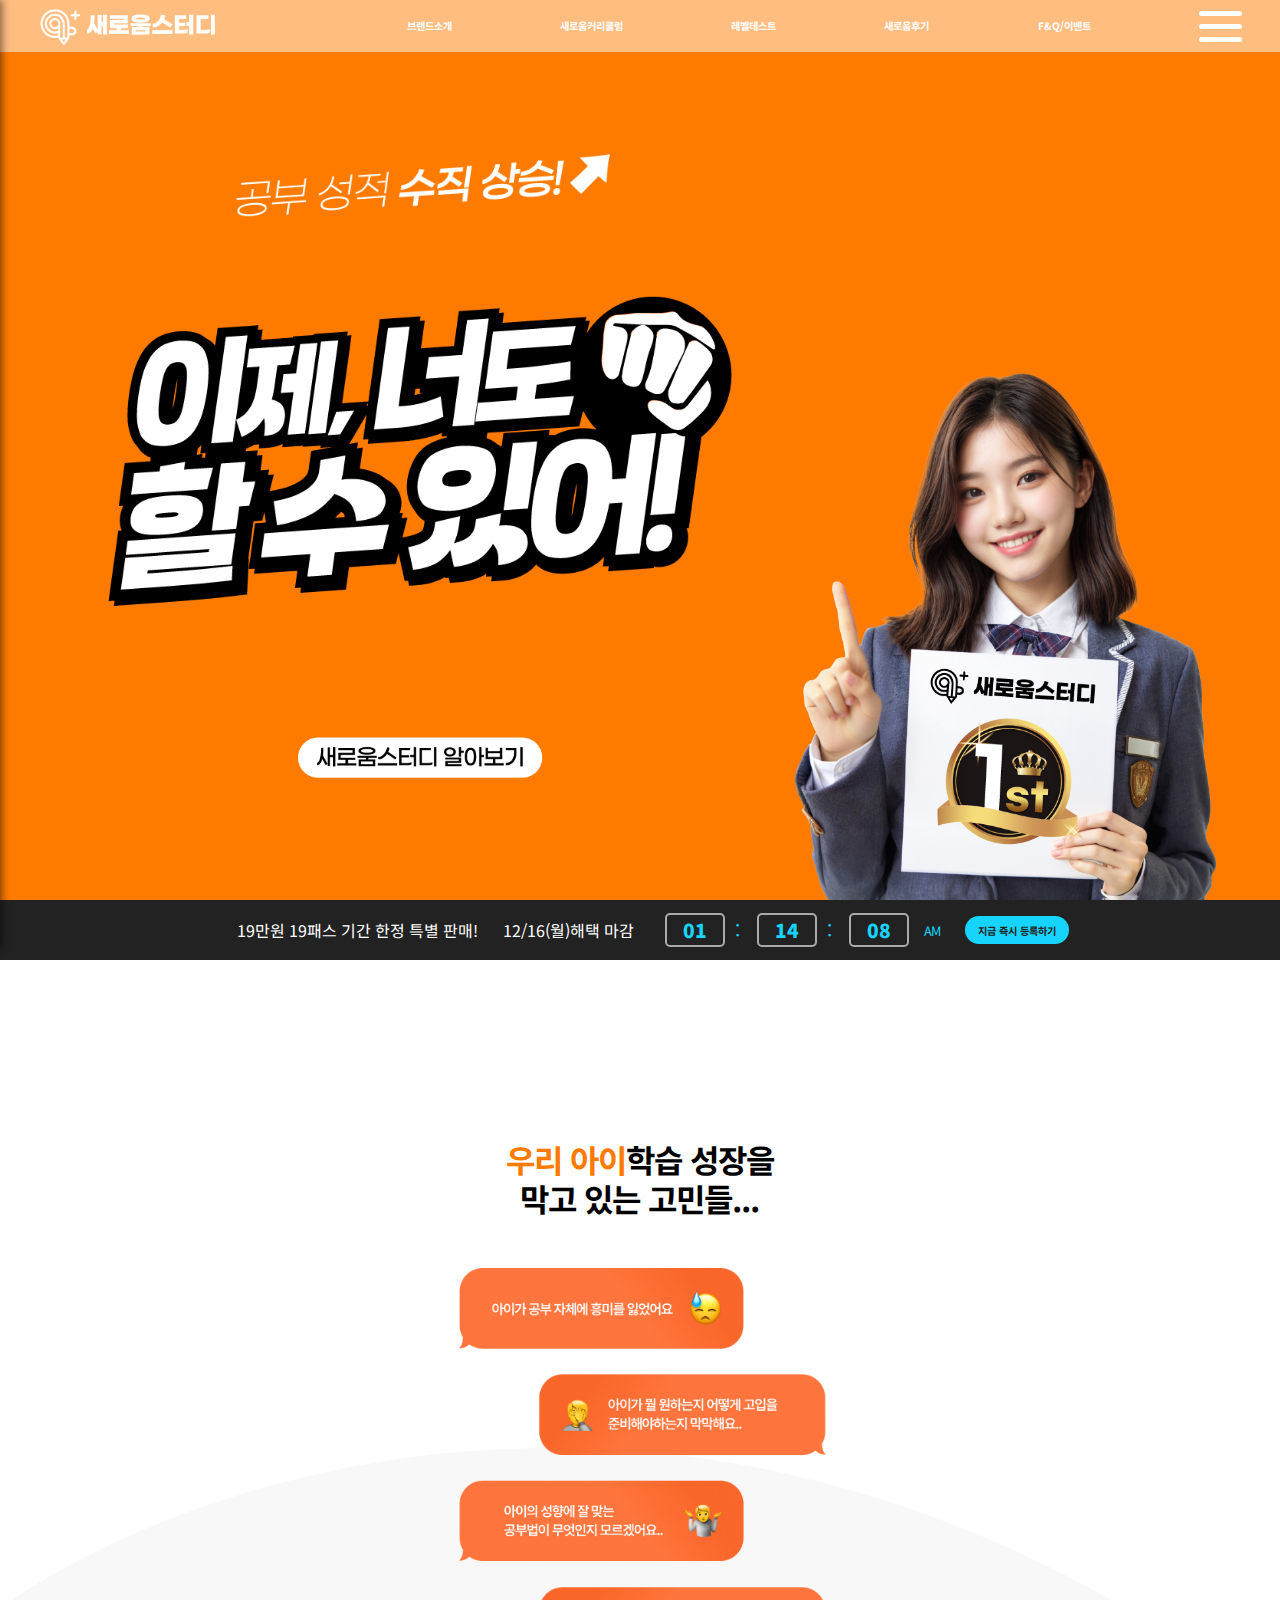
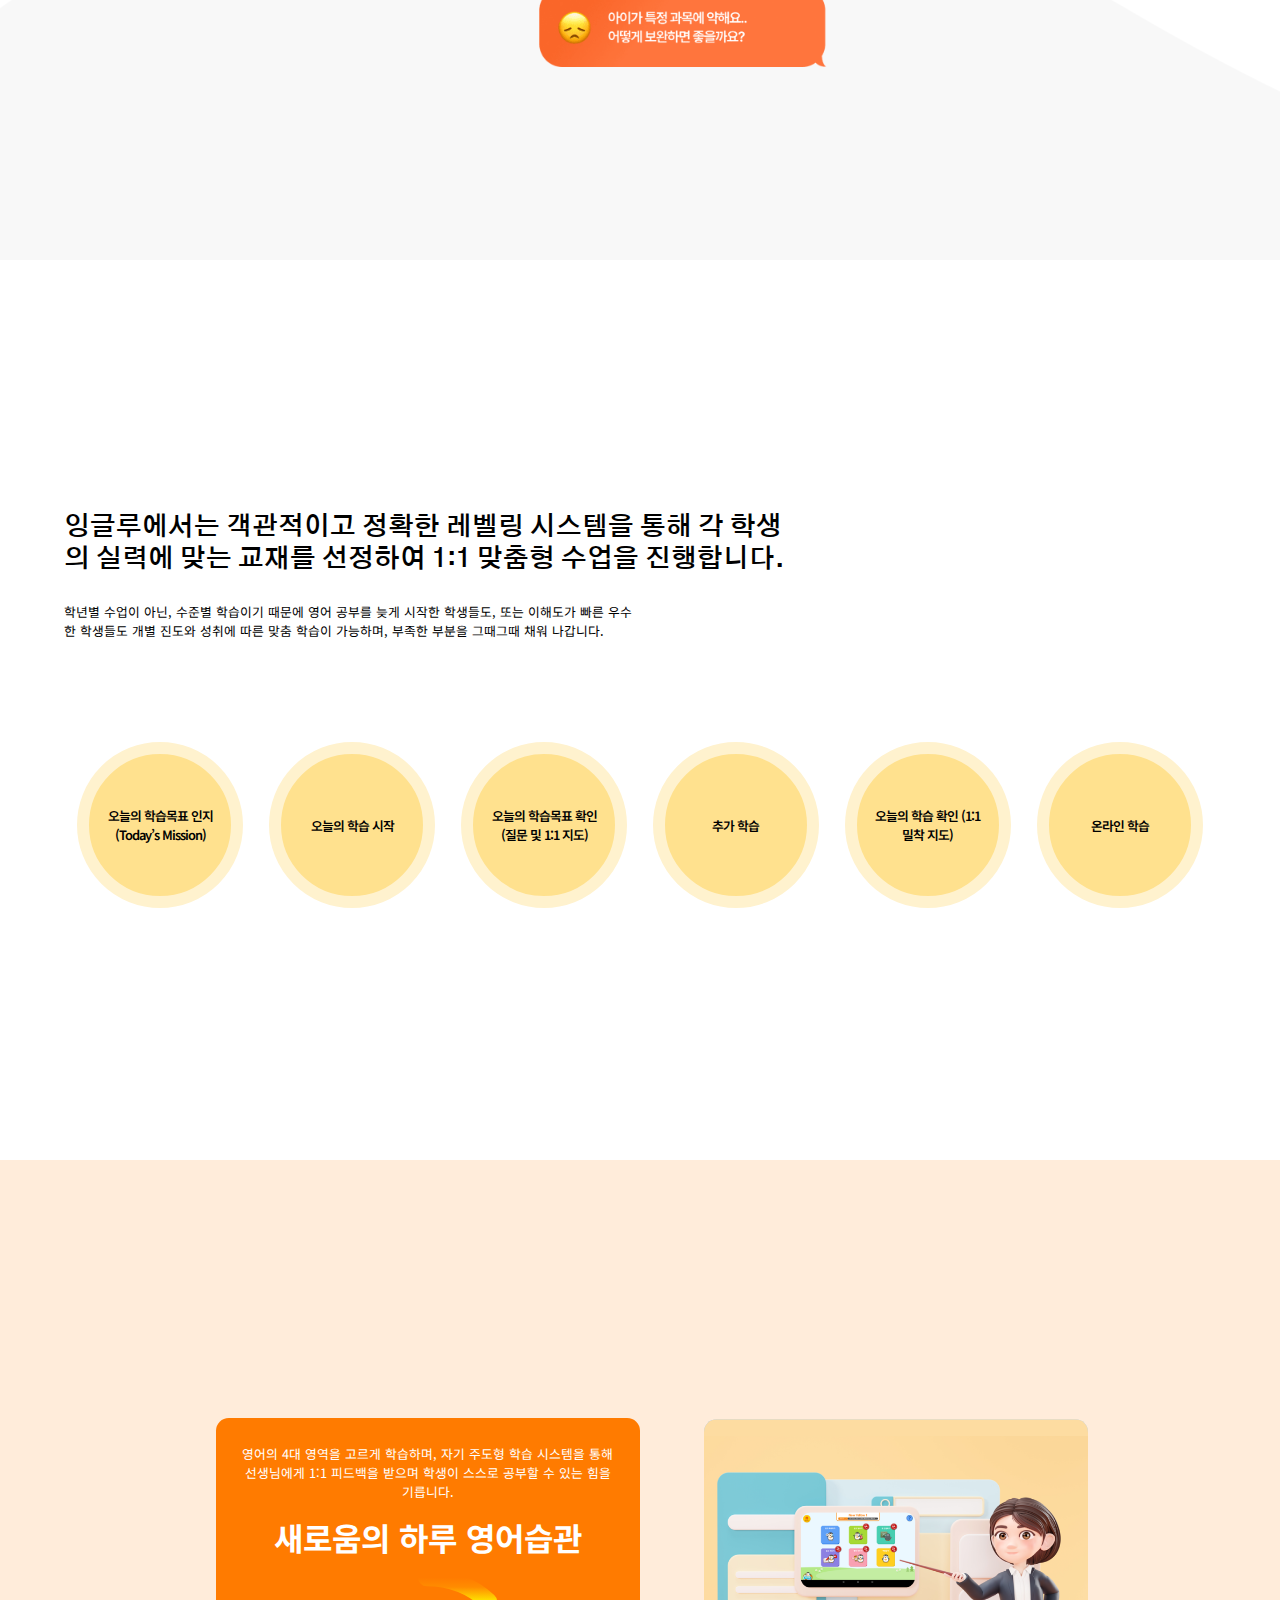
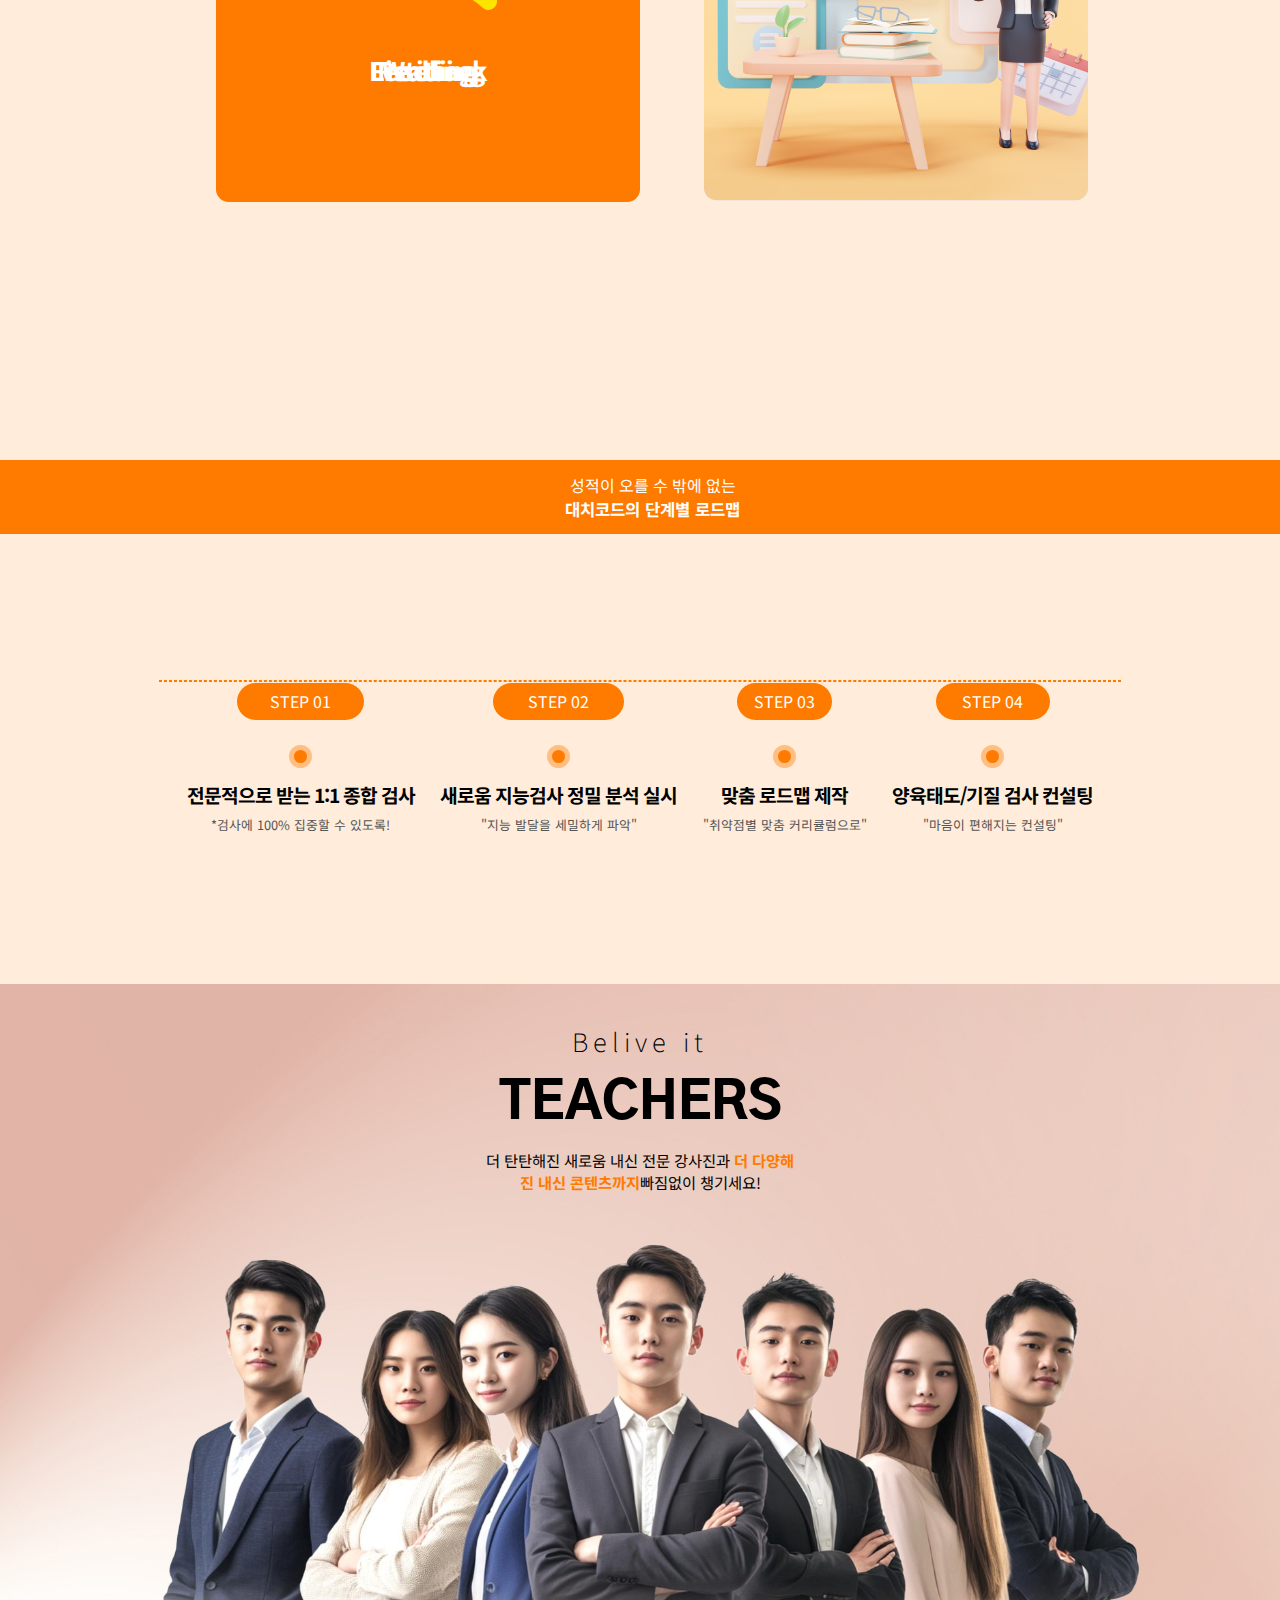
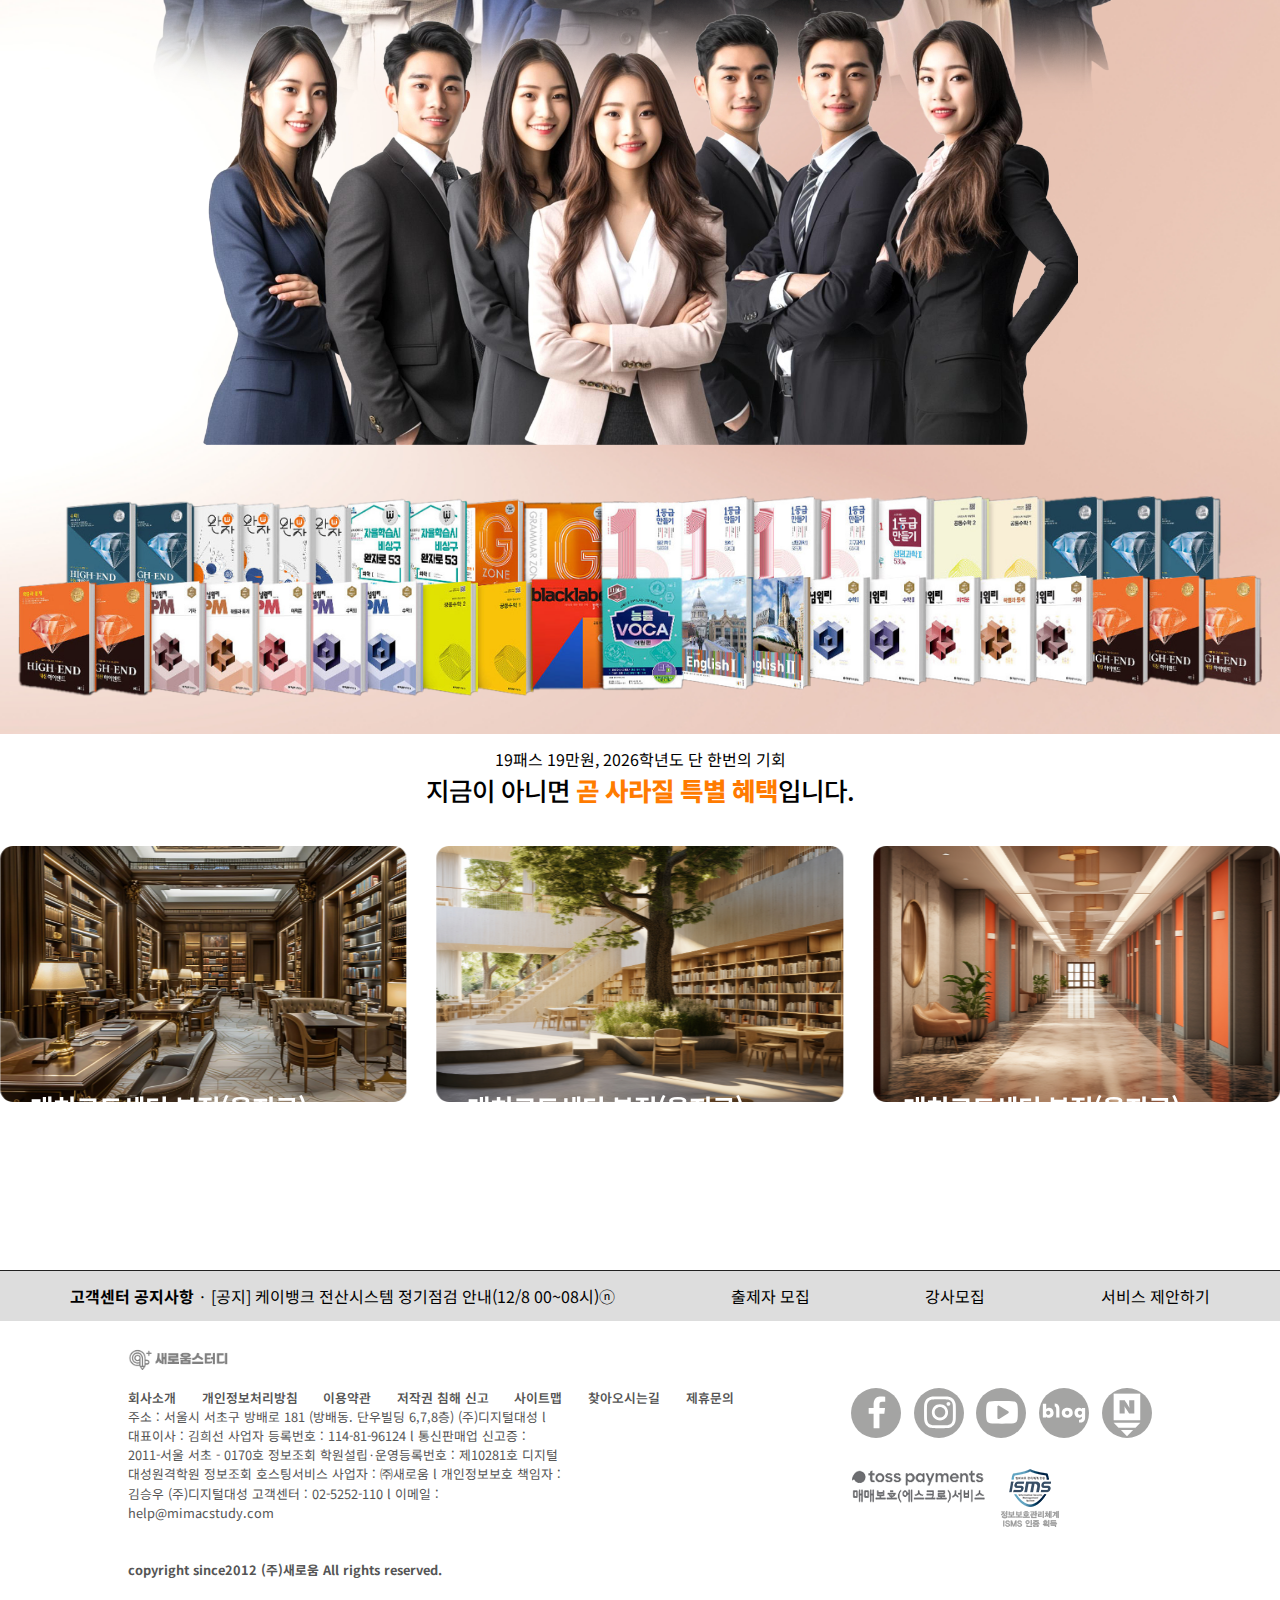
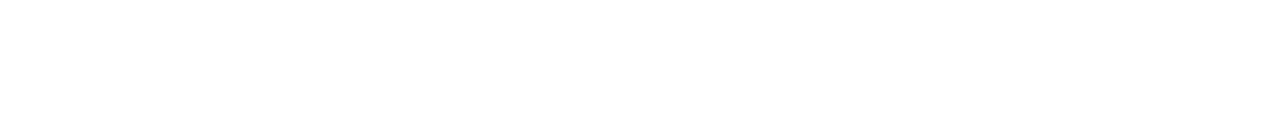
==== commit bb6f0af5: "css완성" ====
--- a/index.html
+++ b/index.html
@@ -40,8 +40,8 @@
         <li><a href="brand.html">브랜드소개</a></li>
         <li><a href="curriculum.html">새로움커리큘럼</a></li>
         <li><a href="level.html">레벨테스트</a></li>
-        <li><a href="#">새로움후기</a></li>
-        <li><a href="#">F&Q/이벤트</a></li>
+        <li><a href="riview.html">새로움후기</a></li>
+        <li><a href="f&q.html">F&Q/이벤트</a></li>
         <li>
           <div class="menu">
             <span class="menu-global menu-top"></span>
@@ -70,10 +70,12 @@
             ></a>
           </li>
           <li>
-            <a href="#">Riview<i class="fa-solid fa-ranking-star"></i></a>
-          </li>
-          <li>
-            <a href="#"
+            <a href="riview.html"
+              >Review<i class="fa-solid fa-ranking-star"></i
+            ></a>
+          </li>
+          <li>
+            <a href="f&q.html"
               >F&Q/Event<i class="fa-solid fa-book-open-reader"></i
             ></a>
           </li>
